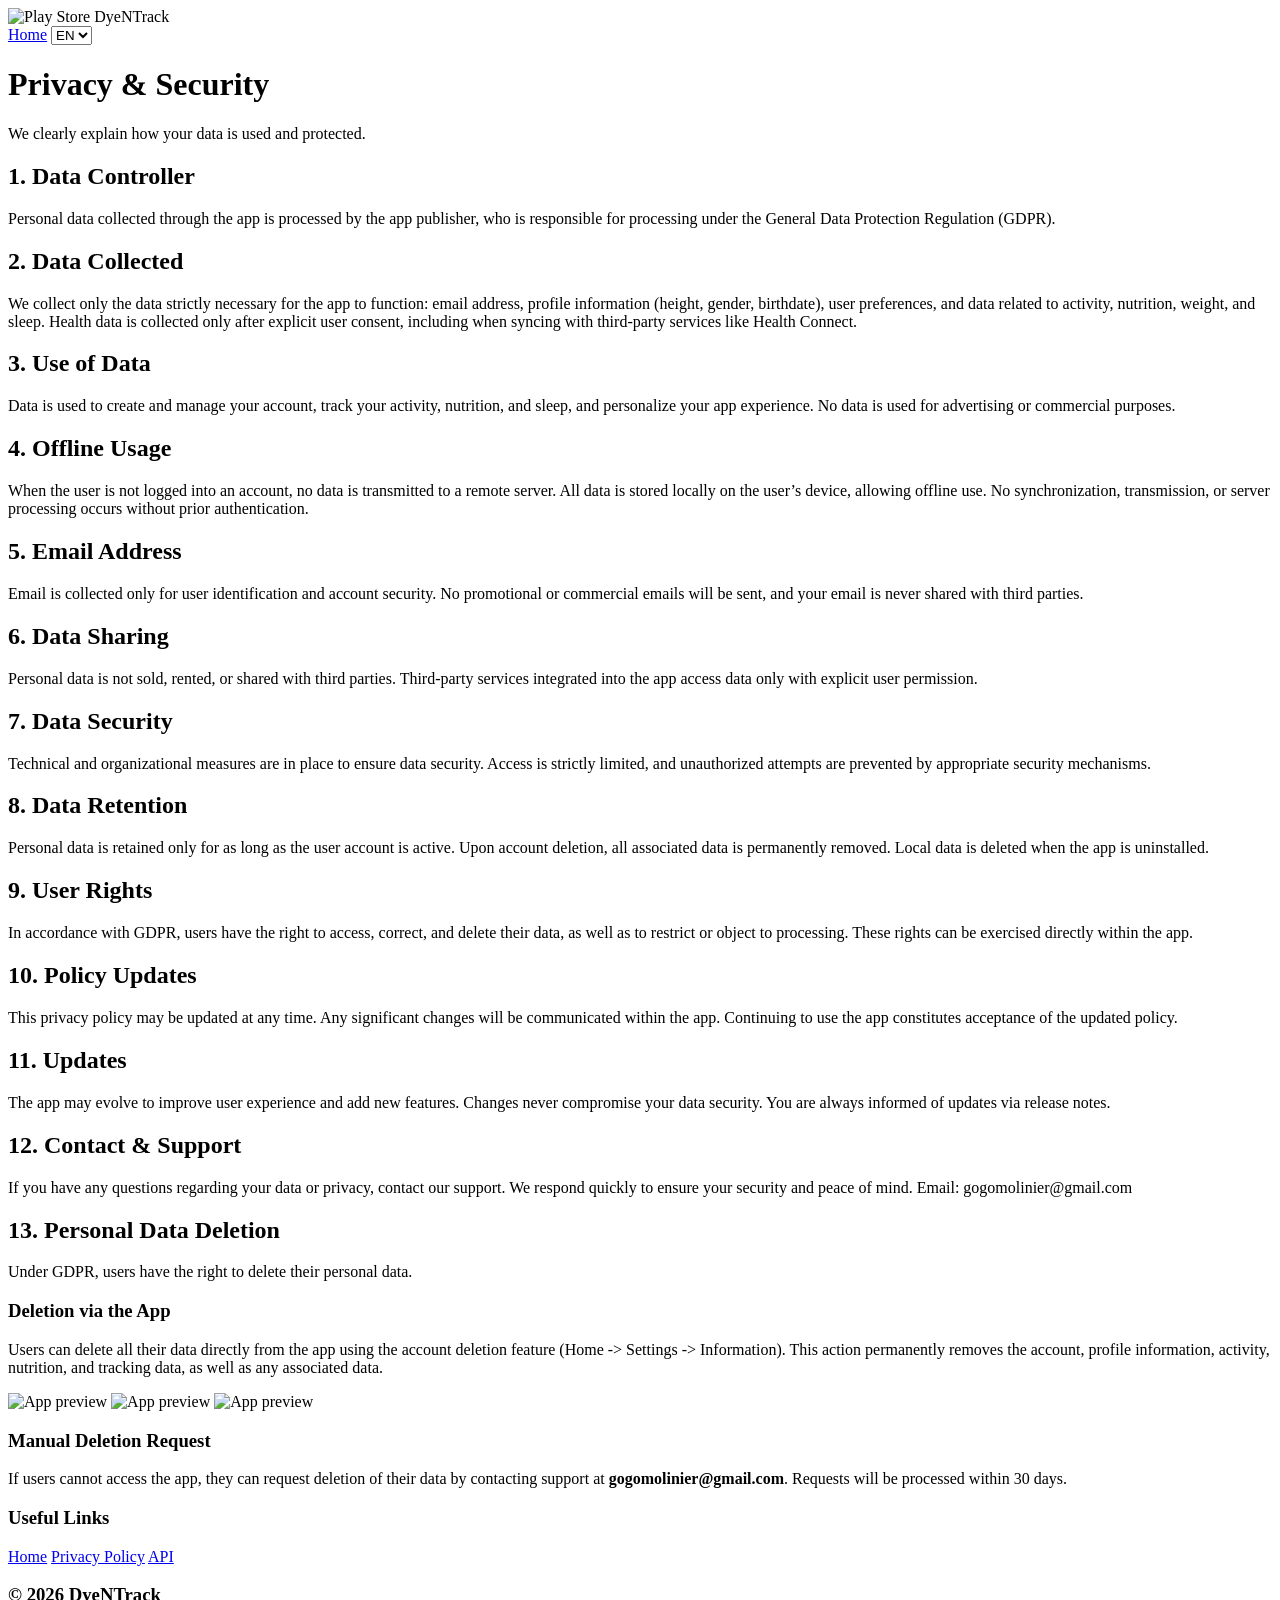
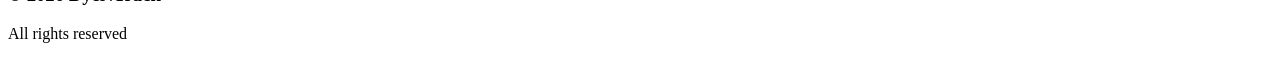
==== src/main/resources/static/privacy.html @ fe6ee20c "Add i18n support and language switcher Add client-side internationalization: introduce assets/i18n/f" ====
<!DOCTYPE html>
<html lang="en">
<head>
    <meta charset="UTF-8" />
    <meta name="viewport" content="width=device-width, initial-scale=1.0" />
    <title>DyeNTrack – Privacy</title>
    <script src="https://cdn.tailwindcss.com"></script>
    <link rel="icon" type="image/png" href="assets/favicon-32x32.png" />

</head>
<body class="bg-[#121212] text-[#E0E0E0]">

<!-- TOP NAVIGATION -->
<nav class="sticky top-0 z-50 bg-[#1E1E1E] flex justify-between items-center px-10 md:px-52 py-1 shadow-md">
    <div class="text-xl font-bold text-[#3BB266] flex items-center gap-2">
        <img src="assets/icon-playstore.png" alt="Play Store" class="w-10 h-10 rounded-lg" />
        DyeNTrack
    </div>
    <div class="hidden md:flex items-center space-x-6">
        <a href="index.html" data-i18n="nav.home">Home</a>
        <select id="languageSwitcher" class="bg-[#1E1E1E] text-white border border-[#3BB266] rounded px-2 py-1">
            <option value="en">EN</option>
            <option value="fr">FR</option>
        </select>
    </div>

</nav>

<!-- PAGE TITLE -->
<header class="px-6 md:px-80 py-10">
    <h1 class="text-3xl md:text-4xl font-bold text-[#3BB266] text-center" data-i18n="privacy.page_title">
        Privacy & Security
    </h1>
    <p class="text-[#9CA3AF] text-center mt-4" data-i18n="privacy.intro">
        We clearly explain how your data is used and protected.
    </p>
</header>

<!-- SECTIONS -->
<main class="px-6 md:px-80 space-y-16">

    <!-- Section 1 -->
    <section>
        <h2 class="text-xl font-semibold mb-4 text-white" data-i18n="privacy.sections.1.title">
            1. Data Controller
        </h2>
        <p class="text-[#9CA3AF]" data-i18n="privacy.sections.1.text">
            Personal data collected through the app is processed by the app publisher, who is responsible for processing under the General Data Protection Regulation (GDPR).
        </p>
    </section>

    <!-- Section 2 -->
    <section>
        <h2 class="text-xl font-semibold mb-4 text-white" data-i18n="privacy.sections.2.title">
            2. Data Collected
        </h2>
        <p class="text-[#9CA3AF]" data-i18n="privacy.sections.2.text">
            We collect only the data strictly necessary for the app to function: email address, profile information (height, gender, birthdate), user preferences, and data related to activity, nutrition, weight, and sleep. Health data is collected only after explicit user consent, including when syncing with third-party services like Health Connect.
        </p>
    </section>

    <!-- Section 3 -->
    <section>
        <h2 class="text-xl font-semibold mb-4 text-white" data-i18n="privacy.sections.3.title">
            3. Use of Data
        </h2>
        <p class="text-[#9CA3AF]" data-i18n="privacy.sections.3.text">
            Data is used to create and manage your account, track your activity, nutrition, and sleep, and personalize your app experience. No data is used for advertising or commercial purposes.
        </p>
    </section>

    <!-- Section 4 -->
    <section>
        <h2 class="text-xl font-semibold mb-4 text-white" data-i18n="privacy.sections.4.title">
            4. Offline Usage
        </h2>
        <p class="text-[#9CA3AF]" data-i18n="privacy.sections.4.text">
            When the user is not logged into an account, no data is transmitted to a remote server. All data is stored locally on the user’s device, allowing offline use. No synchronization, transmission, or server processing occurs without prior authentication.
        </p>
    </section>

    <!-- Section 5 -->
    <section>
        <h2 class="text-xl font-semibold mb-4 text-white" data-i18n="privacy.sections.5.title">
            5. Email Address
        </h2>
        <p class="text-[#9CA3AF]" data-i18n="privacy.sections.5.text">
            Email is collected only for user identification and account security. No promotional or commercial emails will be sent, and your email is never shared with third parties.
        </p>
    </section>

    <!-- Section 6 -->
    <section>
        <h2 class="text-xl font-semibold mb-4 text-white" data-i18n="privacy.sections.6.title">
            6. Data Sharing
        </h2>
        <p class="text-[#9CA3AF]" data-i18n="privacy.sections.6.text">
            Personal data is not sold, rented, or shared with third parties. Third-party services integrated into the app access data only with explicit user permission.
        </p>
    </section>

    <!-- Section 7 -->
    <section>
        <h2 class="text-xl font-semibold mb-4 text-white" data-i18n="privacy.sections.7.title">
            7. Data Security
        </h2>
        <p class="text-[#9CA3AF]" data-i18n="privacy.sections.7.text">
            Technical and organizational measures are in place to ensure data security. Access is strictly limited, and unauthorized attempts are prevented by appropriate security mechanisms.
        </p>
    </section>

    <!-- Section 8 -->
    <section>
        <h2 class="text-xl font-semibold mb-4 text-white" data-i18n="privacy.sections.8.title">
            8. Data Retention
        </h2>
        <p class="text-[#9CA3AF]" data-i18n="privacy.sections.8.text">
            Personal data is retained only for as long as the user account is active. Upon account deletion, all associated data is permanently removed. Local data is deleted when the app is uninstalled.
        </p>
    </section>

    <!-- Section 9 -->
    <section>
        <h2 class="text-xl font-semibold mb-4 text-white" data-i18n="privacy.sections.9.title">
            9. User Rights
        </h2>
        <p class="text-[#9CA3AF]" data-i18n="privacy.sections.9.text">
            In accordance with GDPR, users have the right to access, correct, and delete their data, as well as to restrict or object to processing. These rights can be exercised directly within the app.
        </p>
    </section>

    <!-- Section 10 -->
    <section>
        <h2 class="text-xl font-semibold mb-4 text-white" data-i18n="privacy.sections.10.title">
            10. Policy Updates
        </h2>
        <p class="text-[#9CA3AF]" data-i18n="privacy.sections.10.text">
            This privacy policy may be updated at any time. Any significant changes will be communicated within the app. Continuing to use the app constitutes acceptance of the updated policy.
        </p>
    </section>

    <!-- Section 11 -->
    <section>
        <h2 class="text-xl font-semibold mb-4 text-white" data-i18n="privacy.sections.11.title">
            11. Updates
        </h2>
        <p class="text-[#9CA3AF]" data-i18n="privacy.sections.11.text">
            The app may evolve to improve user experience and add new features. Changes never compromise your data security. You are always informed of updates via release notes.
        </p>
    </section>

    <!-- Section 12 -->
    <section>
        <h2 class="text-xl font-semibold mb-4 text-white" data-i18n="privacy.sections.12.title">
            12. Contact & Support
        </h2>
        <p class="text-[#9CA3AF]" data-i18n="privacy.sections.12.text">
            If you have any questions regarding your data or privacy, contact our support. We respond quickly to ensure your security and peace of mind. Email: gogomolinier@gmail.com
        </p>
    </section>

    <!-- Section 13 -->
    <section class="pb-24">
        <h2 class="text-xl font-semibold mb-4 text-white" data-i18n="privacy.sections.13.title">
            13. Personal Data Deletion
        </h2>
        <p class="text-[#9CA3AF]" data-i18n="privacy.sections.13.text">
            Under GDPR, users have the right to delete their personal data.
        </p>
        <h3 class="text-lg font-semibold mt-4 mb-2 text-white" data-i18n="privacy.sections.13.app_delete_title">
            Deletion via the App
        </h3>
        <p class="text-[#9CA3AF]" data-i18n="privacy.sections.13.app_delete_text">
            Users can delete all their data directly from the app using the account deletion feature (Home -> Settings -> Information). This action permanently removes the account, profile information, activity, nutrition, and tracking data, as well as any associated data.
        </p>
        <div class="flex flex-wrap justify-center gap-4">
            <img src="assets/delete1.png" alt="App preview" class="w-28 md:w-36 rounded-lg shadow-md" />
            <img src="assets/delete2.png" alt="App preview" class="w-28 md:w-36 rounded-lg shadow-md" />
            <img src="assets/delete3.png" alt="App preview" class="w-28 md:w-36 rounded-lg shadow-md" />
        </div>
        <h3 class="text-lg font-semibold mt-4 mb-2 text-white" data-i18n="privacy.sections.13.manual_delete_title">
            Manual Deletion Request
        </h3>
        <p class="text-[#9CA3AF]" data-i18n="privacy.sections.13.manual_delete_text">
            If users cannot access the app, they can request deletion of their data by contacting support at <strong>gogomolinier@gmail.com</strong>. Requests will be processed within 30 days.
        </p>
    </section>

</main>

<!-- FOOTER -->
<footer class="bg-[#1E1E1E] text-[#9CA3AF] py-10">
    <div class="max-w-6xl mx-auto px-6 grid grid-cols-1 md:grid-cols-3 gap-6 text-center md:text-left">
        <div class="flex flex-col items-center md:items-start">
            <h3 class="font-semibold mb-2" data-i18n="footer.links">Useful Links</h3>
            <a href="index.html" class="hover:text-[#3BB266] mb-1" data-i18n="footer.home">Home</a>
            <a href="privacy.html" class="hover:text-[#3BB266] mb-1" data-i18n="footer.privacy">Privacy Policy</a>
            <a href="swagger-ui/index.html" class="hover:text-[#3BB266] mb-1" data-i18n="footer.api">API</a>
        </div>
    </div>
    <div class="flex flex-col items-center md:items-center">
        <h3 class="font-semibold mb-2">© 2026 DyeNTrack</h3>
        <p class="text-sm" data-i18n="footer.all_rights">All rights reserved</p>
    </div>
</footer>

<script src="assets/js/lang.js"></script>
</body>
</html>
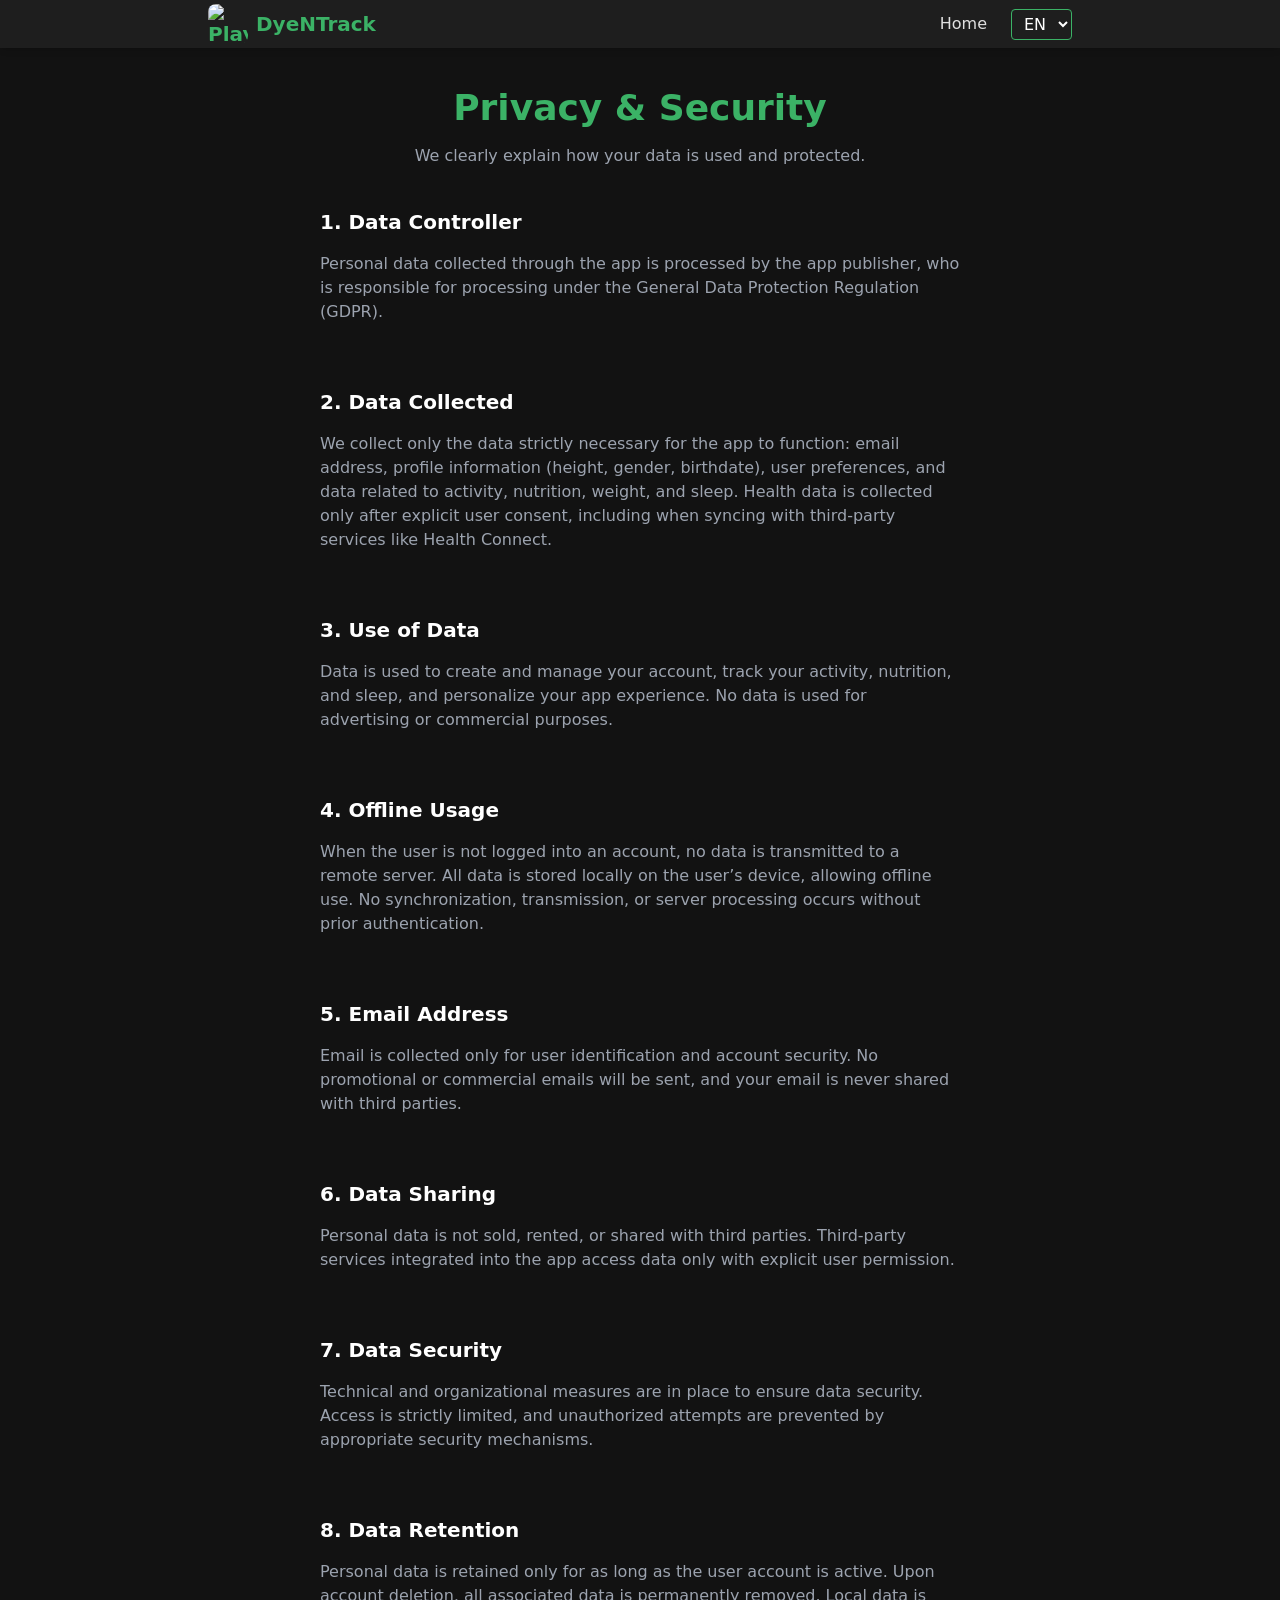
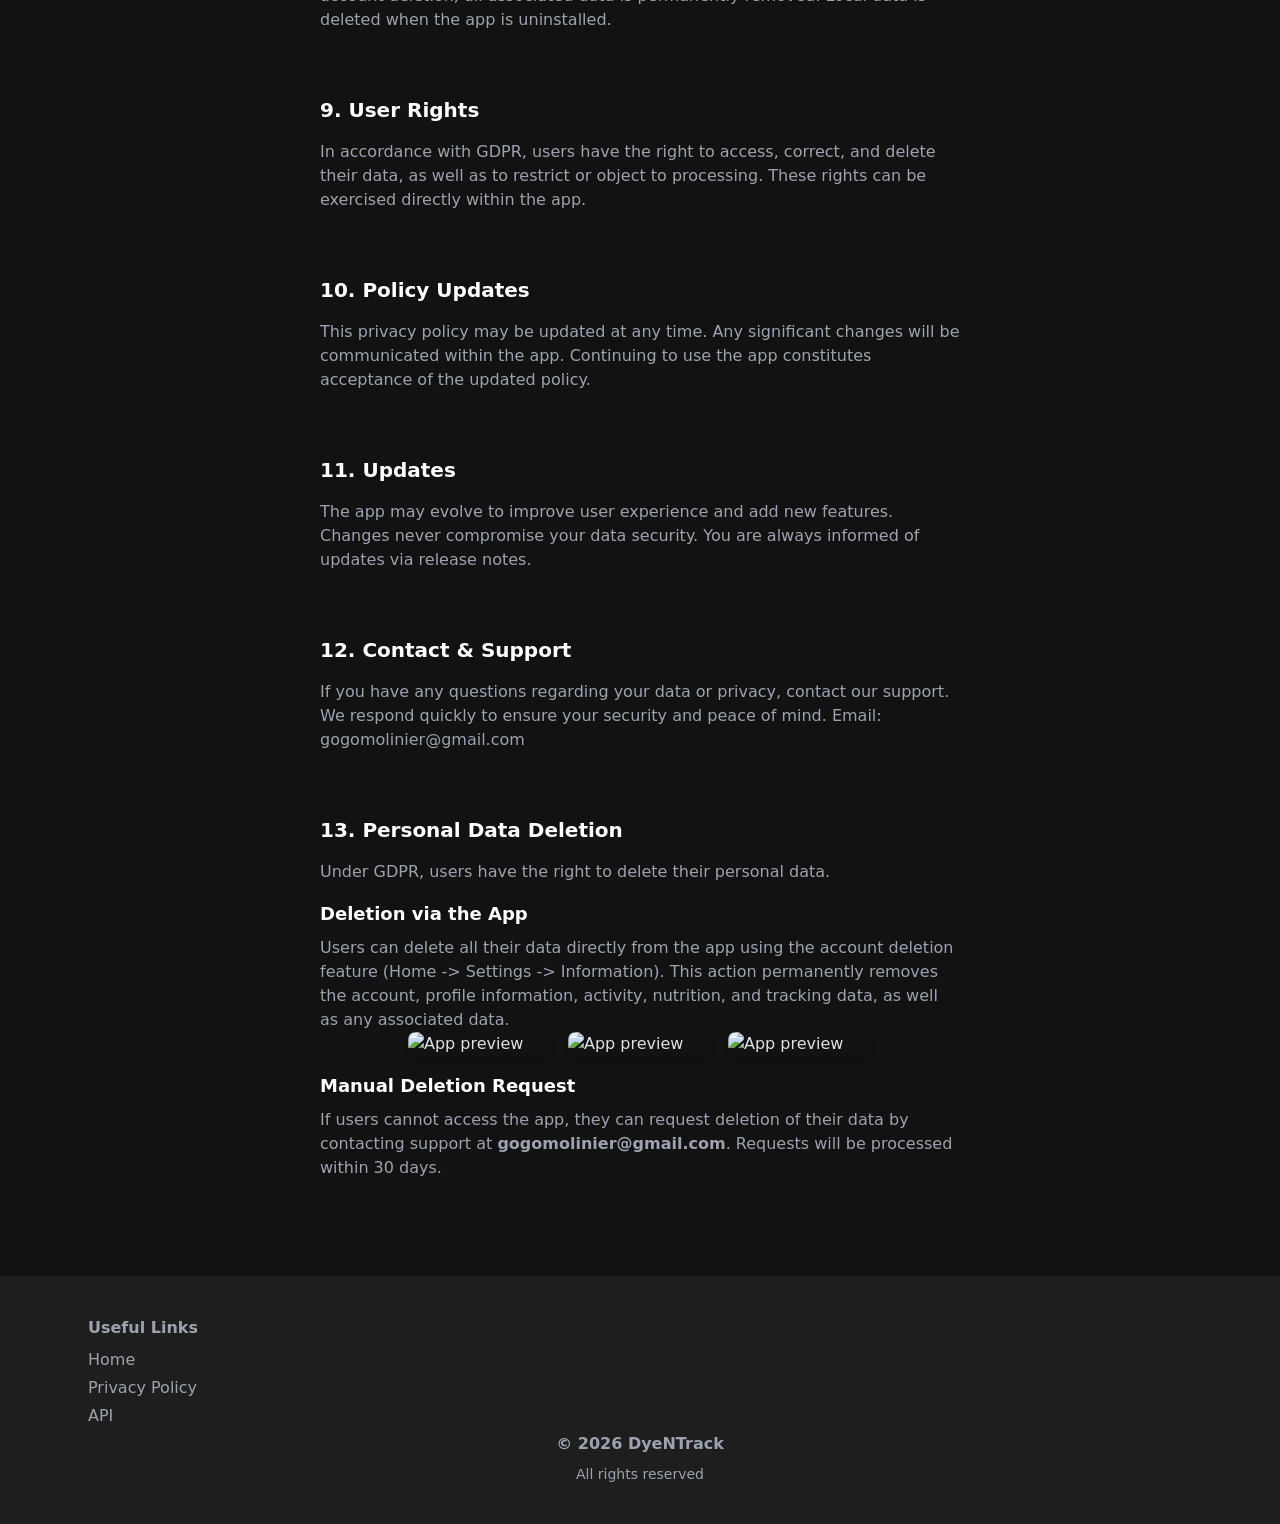
==== commit 6c64e928: "Add compiled Tailwind CSS and update static pages Add a generated Tailwind stylesheet and a static ." ====
--- a/src/main/resources/static/privacy.html
+++ b/src/main/resources/static/privacy.html
@@ -1,209 +1,339 @@
-<!DOCTYPE html>
+<!doctype html>
 <html lang="en">
-<head>
+  <head>
     <meta charset="UTF-8" />
     <meta name="viewport" content="width=device-width, initial-scale=1.0" />
     <title>DyeNTrack – Privacy</title>
-    <script src="https://cdn.tailwindcss.com"></script>
+    <link rel="stylesheet" href="assets/css/styles.css" />
     <link rel="icon" type="image/png" href="assets/favicon-32x32.png" />
-
-</head>
-<body class="bg-[#121212] text-[#E0E0E0]">
-
-<!-- TOP NAVIGATION -->
-<nav class="sticky top-0 z-50 bg-[#1E1E1E] flex justify-between items-center px-10 md:px-52 py-1 shadow-md">
-    <div class="text-xl font-bold text-[#3BB266] flex items-center gap-2">
-        <img src="assets/icon-playstore.png" alt="Play Store" class="w-10 h-10 rounded-lg" />
+  </head>
+  <body class="bg-[#121212] text-[#E0E0E0]">
+    <!-- TOP NAVIGATION -->
+    <nav
+      class="sticky top-0 z-50 bg-[#1E1E1E] flex justify-between items-center px-10 md:px-52 py-1 shadow-md"
+    >
+      <div class="text-xl font-bold text-[#3BB266] flex items-center gap-2">
+        <img
+          src="assets/icon-playstore.png"
+          alt="Play Store"
+          class="w-10 h-10 rounded-lg"
+        />
         DyeNTrack
-    </div>
-    <div class="hidden md:flex items-center space-x-6">
-        <a href="index.html" data-i18n="nav.home">Home</a>
-        <select id="languageSwitcher" class="bg-[#1E1E1E] text-white border border-[#3BB266] rounded px-2 py-1">
-            <option value="en">EN</option>
-            <option value="fr">FR</option>
+      </div>
+      <div class="flex md:flex md:items-center md:space-x-6">
+        <a href="index.html" class="hidden md:inline" data-i18n="nav.home"
+          >Home</a
+        >
+        <select
+          id="languageSwitcher"
+          class="bg-[#1E1E1E] text-white border border-[#3BB266] rounded px-2 py-1"
+        >
+          <option value="en">EN</option>
+          <option value="fr">FR</option>
         </select>
-    </div>
-
-</nav>
-
-<!-- PAGE TITLE -->
-<header class="px-6 md:px-80 py-10">
-    <h1 class="text-3xl md:text-4xl font-bold text-[#3BB266] text-center" data-i18n="privacy.page_title">
+      </div>
+    </nav>
+
+    <!-- PAGE TITLE -->
+    <header class="px-6 md:px-80 py-10">
+      <h1
+        class="text-3xl md:text-4xl font-bold text-[#3BB266] text-center"
+        data-i18n="privacy.page_title"
+      >
         Privacy & Security
-    </h1>
-    <p class="text-[#9CA3AF] text-center mt-4" data-i18n="privacy.intro">
+      </h1>
+      <p class="text-[#9CA3AF] text-center mt-4" data-i18n="privacy.intro">
         We clearly explain how your data is used and protected.
-    </p>
-</header>
-
-<!-- SECTIONS -->
-<main class="px-6 md:px-80 space-y-16">
-
-    <!-- Section 1 -->
-    <section>
-        <h2 class="text-xl font-semibold mb-4 text-white" data-i18n="privacy.sections.1.title">
-            1. Data Controller
+      </p>
+    </header>
+
+    <!-- SECTIONS -->
+    <main class="px-6 md:px-80 space-y-16">
+      <!-- Section 1 -->
+      <section>
+        <h2
+          class="text-xl font-semibold mb-4 text-white"
+          data-i18n="privacy.sections.1.title"
+        >
+          1. Data Controller
         </h2>
         <p class="text-[#9CA3AF]" data-i18n="privacy.sections.1.text">
-            Personal data collected through the app is processed by the app publisher, who is responsible for processing under the General Data Protection Regulation (GDPR).
-        </p>
-    </section>
-
-    <!-- Section 2 -->
-    <section>
-        <h2 class="text-xl font-semibold mb-4 text-white" data-i18n="privacy.sections.2.title">
-            2. Data Collected
+          Personal data collected through the app is processed by the app
+          publisher, who is responsible for processing under the General Data
+          Protection Regulation (GDPR).
+        </p>
+      </section>
+
+      <!-- Section 2 -->
+      <section>
+        <h2
+          class="text-xl font-semibold mb-4 text-white"
+          data-i18n="privacy.sections.2.title"
+        >
+          2. Data Collected
         </h2>
         <p class="text-[#9CA3AF]" data-i18n="privacy.sections.2.text">
-            We collect only the data strictly necessary for the app to function: email address, profile information (height, gender, birthdate), user preferences, and data related to activity, nutrition, weight, and sleep. Health data is collected only after explicit user consent, including when syncing with third-party services like Health Connect.
-        </p>
-    </section>
-
-    <!-- Section 3 -->
-    <section>
-        <h2 class="text-xl font-semibold mb-4 text-white" data-i18n="privacy.sections.3.title">
-            3. Use of Data
+          We collect only the data strictly necessary for the app to function:
+          email address, profile information (height, gender, birthdate), user
+          preferences, and data related to activity, nutrition, weight, and
+          sleep. Health data is collected only after explicit user consent,
+          including when syncing with third-party services like Health Connect.
+        </p>
+      </section>
+
+      <!-- Section 3 -->
+      <section>
+        <h2
+          class="text-xl font-semibold mb-4 text-white"
+          data-i18n="privacy.sections.3.title"
+        >
+          3. Use of Data
         </h2>
         <p class="text-[#9CA3AF]" data-i18n="privacy.sections.3.text">
-            Data is used to create and manage your account, track your activity, nutrition, and sleep, and personalize your app experience. No data is used for advertising or commercial purposes.
-        </p>
-    </section>
-
-    <!-- Section 4 -->
-    <section>
-        <h2 class="text-xl font-semibold mb-4 text-white" data-i18n="privacy.sections.4.title">
-            4. Offline Usage
+          Data is used to create and manage your account, track your activity,
+          nutrition, and sleep, and personalize your app experience. No data is
+          used for advertising or commercial purposes.
+        </p>
+      </section>
+
+      <!-- Section 4 -->
+      <section>
+        <h2
+          class="text-xl font-semibold mb-4 text-white"
+          data-i18n="privacy.sections.4.title"
+        >
+          4. Offline Usage
         </h2>
         <p class="text-[#9CA3AF]" data-i18n="privacy.sections.4.text">
-            When the user is not logged into an account, no data is transmitted to a remote server. All data is stored locally on the user’s device, allowing offline use. No synchronization, transmission, or server processing occurs without prior authentication.
-        </p>
-    </section>
-
-    <!-- Section 5 -->
-    <section>
-        <h2 class="text-xl font-semibold mb-4 text-white" data-i18n="privacy.sections.5.title">
-            5. Email Address
+          When the user is not logged into an account, no data is transmitted to
+          a remote server. All data is stored locally on the user’s device,
+          allowing offline use. No synchronization, transmission, or server
+          processing occurs without prior authentication.
+        </p>
+      </section>
+
+      <!-- Section 5 -->
+      <section>
+        <h2
+          class="text-xl font-semibold mb-4 text-white"
+          data-i18n="privacy.sections.5.title"
+        >
+          5. Email Address
         </h2>
         <p class="text-[#9CA3AF]" data-i18n="privacy.sections.5.text">
-            Email is collected only for user identification and account security. No promotional or commercial emails will be sent, and your email is never shared with third parties.
-        </p>
-    </section>
-
-    <!-- Section 6 -->
-    <section>
-        <h2 class="text-xl font-semibold mb-4 text-white" data-i18n="privacy.sections.6.title">
-            6. Data Sharing
+          Email is collected only for user identification and account security.
+          No promotional or commercial emails will be sent, and your email is
+          never shared with third parties.
+        </p>
+      </section>
+
+      <!-- Section 6 -->
+      <section>
+        <h2
+          class="text-xl font-semibold mb-4 text-white"
+          data-i18n="privacy.sections.6.title"
+        >
+          6. Data Sharing
         </h2>
         <p class="text-[#9CA3AF]" data-i18n="privacy.sections.6.text">
-            Personal data is not sold, rented, or shared with third parties. Third-party services integrated into the app access data only with explicit user permission.
-        </p>
-    </section>
-
-    <!-- Section 7 -->
-    <section>
-        <h2 class="text-xl font-semibold mb-4 text-white" data-i18n="privacy.sections.7.title">
-            7. Data Security
+          Personal data is not sold, rented, or shared with third parties.
+          Third-party services integrated into the app access data only with
+          explicit user permission.
+        </p>
+      </section>
+
+      <!-- Section 7 -->
+      <section>
+        <h2
+          class="text-xl font-semibold mb-4 text-white"
+          data-i18n="privacy.sections.7.title"
+        >
+          7. Data Security
         </h2>
         <p class="text-[#9CA3AF]" data-i18n="privacy.sections.7.text">
-            Technical and organizational measures are in place to ensure data security. Access is strictly limited, and unauthorized attempts are prevented by appropriate security mechanisms.
-        </p>
-    </section>
-
-    <!-- Section 8 -->
-    <section>
-        <h2 class="text-xl font-semibold mb-4 text-white" data-i18n="privacy.sections.8.title">
-            8. Data Retention
+          Technical and organizational measures are in place to ensure data
+          security. Access is strictly limited, and unauthorized attempts are
+          prevented by appropriate security mechanisms.
+        </p>
+      </section>
+
+      <!-- Section 8 -->
+      <section>
+        <h2
+          class="text-xl font-semibold mb-4 text-white"
+          data-i18n="privacy.sections.8.title"
+        >
+          8. Data Retention
         </h2>
         <p class="text-[#9CA3AF]" data-i18n="privacy.sections.8.text">
-            Personal data is retained only for as long as the user account is active. Upon account deletion, all associated data is permanently removed. Local data is deleted when the app is uninstalled.
-        </p>
-    </section>
-
-    <!-- Section 9 -->
-    <section>
-        <h2 class="text-xl font-semibold mb-4 text-white" data-i18n="privacy.sections.9.title">
-            9. User Rights
+          Personal data is retained only for as long as the user account is
+          active. Upon account deletion, all associated data is permanently
+          removed. Local data is deleted when the app is uninstalled.
+        </p>
+      </section>
+
+      <!-- Section 9 -->
+      <section>
+        <h2
+          class="text-xl font-semibold mb-4 text-white"
+          data-i18n="privacy.sections.9.title"
+        >
+          9. User Rights
         </h2>
         <p class="text-[#9CA3AF]" data-i18n="privacy.sections.9.text">
-            In accordance with GDPR, users have the right to access, correct, and delete their data, as well as to restrict or object to processing. These rights can be exercised directly within the app.
-        </p>
-    </section>
-
-    <!-- Section 10 -->
-    <section>
-        <h2 class="text-xl font-semibold mb-4 text-white" data-i18n="privacy.sections.10.title">
-            10. Policy Updates
+          In accordance with GDPR, users have the right to access, correct, and
+          delete their data, as well as to restrict or object to processing.
+          These rights can be exercised directly within the app.
+        </p>
+      </section>
+
+      <!-- Section 10 -->
+      <section>
+        <h2
+          class="text-xl font-semibold mb-4 text-white"
+          data-i18n="privacy.sections.10.title"
+        >
+          10. Policy Updates
         </h2>
         <p class="text-[#9CA3AF]" data-i18n="privacy.sections.10.text">
-            This privacy policy may be updated at any time. Any significant changes will be communicated within the app. Continuing to use the app constitutes acceptance of the updated policy.
-        </p>
-    </section>
-
-    <!-- Section 11 -->
-    <section>
-        <h2 class="text-xl font-semibold mb-4 text-white" data-i18n="privacy.sections.11.title">
-            11. Updates
+          This privacy policy may be updated at any time. Any significant
+          changes will be communicated within the app. Continuing to use the app
+          constitutes acceptance of the updated policy.
+        </p>
+      </section>
+
+      <!-- Section 11 -->
+      <section>
+        <h2
+          class="text-xl font-semibold mb-4 text-white"
+          data-i18n="privacy.sections.11.title"
+        >
+          11. Updates
         </h2>
         <p class="text-[#9CA3AF]" data-i18n="privacy.sections.11.text">
-            The app may evolve to improve user experience and add new features. Changes never compromise your data security. You are always informed of updates via release notes.
-        </p>
-    </section>
-
-    <!-- Section 12 -->
-    <section>
-        <h2 class="text-xl font-semibold mb-4 text-white" data-i18n="privacy.sections.12.title">
-            12. Contact & Support
+          The app may evolve to improve user experience and add new features.
+          Changes never compromise your data security. You are always informed
+          of updates via release notes.
+        </p>
+      </section>
+
+      <!-- Section 12 -->
+      <section>
+        <h2
+          class="text-xl font-semibold mb-4 text-white"
+          data-i18n="privacy.sections.12.title"
+        >
+          12. Contact & Support
         </h2>
         <p class="text-[#9CA3AF]" data-i18n="privacy.sections.12.text">
-            If you have any questions regarding your data or privacy, contact our support. We respond quickly to ensure your security and peace of mind. Email: gogomolinier@gmail.com
-        </p>
-    </section>
-
-    <!-- Section 13 -->
-    <section class="pb-24">
-        <h2 class="text-xl font-semibold mb-4 text-white" data-i18n="privacy.sections.13.title">
-            13. Personal Data Deletion
+          If you have any questions regarding your data or privacy, contact our
+          support. We respond quickly to ensure your security and peace of mind.
+          Email: gogomolinier@gmail.com
+        </p>
+      </section>
+
+      <!-- Section 13 -->
+      <section class="pb-24">
+        <h2
+          class="text-xl font-semibold mb-4 text-white"
+          data-i18n="privacy.sections.13.title"
+        >
+          13. Personal Data Deletion
         </h2>
         <p class="text-[#9CA3AF]" data-i18n="privacy.sections.13.text">
-            Under GDPR, users have the right to delete their personal data.
-        </p>
-        <h3 class="text-lg font-semibold mt-4 mb-2 text-white" data-i18n="privacy.sections.13.app_delete_title">
-            Deletion via the App
+          Under GDPR, users have the right to delete their personal data.
+        </p>
+        <h3
+          class="text-lg font-semibold mt-4 mb-2 text-white"
+          data-i18n="privacy.sections.13.app_delete_title"
+        >
+          Deletion via the App
         </h3>
-        <p class="text-[#9CA3AF]" data-i18n="privacy.sections.13.app_delete_text">
-            Users can delete all their data directly from the app using the account deletion feature (Home -> Settings -> Information). This action permanently removes the account, profile information, activity, nutrition, and tracking data, as well as any associated data.
+        <p
+          class="text-[#9CA3AF]"
+          data-i18n="privacy.sections.13.app_delete_text"
+        >
+          Users can delete all their data directly from the app using the
+          account deletion feature (Home -> Settings -> Information). This
+          action permanently removes the account, profile information, activity,
+          nutrition, and tracking data, as well as any associated data.
         </p>
         <div class="flex flex-wrap justify-center gap-4">
-            <img src="assets/delete1.png" alt="App preview" class="w-28 md:w-36 rounded-lg shadow-md" />
-            <img src="assets/delete2.png" alt="App preview" class="w-28 md:w-36 rounded-lg shadow-md" />
-            <img src="assets/delete3.png" alt="App preview" class="w-28 md:w-36 rounded-lg shadow-md" />
+          <img
+            src="assets/delete1.png"
+            alt="App preview"
+            class="w-28 md:w-36 rounded-lg shadow-md"
+          />
+          <img
+            src="assets/delete2.png"
+            alt="App preview"
+            class="w-28 md:w-36 rounded-lg shadow-md"
+          />
+          <img
+            src="assets/delete3.png"
+            alt="App preview"
+            class="w-28 md:w-36 rounded-lg shadow-md"
+          />
         </div>
-        <h3 class="text-lg font-semibold mt-4 mb-2 text-white" data-i18n="privacy.sections.13.manual_delete_title">
-            Manual Deletion Request
+        <h3
+          class="text-lg font-semibold mt-4 mb-2 text-white"
+          data-i18n="privacy.sections.13.manual_delete_title"
+        >
+          Manual Deletion Request
         </h3>
-        <p class="text-[#9CA3AF]" data-i18n="privacy.sections.13.manual_delete_text">
-            If users cannot access the app, they can request deletion of their data by contacting support at <strong>gogomolinier@gmail.com</strong>. Requests will be processed within 30 days.
-        </p>
-    </section>
-
-</main>
-
-<!-- FOOTER -->
-<footer class="bg-[#1E1E1E] text-[#9CA3AF] py-10">
-    <div class="max-w-6xl mx-auto px-6 grid grid-cols-1 md:grid-cols-3 gap-6 text-center md:text-left">
-        <div class="flex flex-col items-center md:items-start">
-            <h3 class="font-semibold mb-2" data-i18n="footer.links">Useful Links</h3>
-            <a href="index.html" class="hover:text-[#3BB266] mb-1" data-i18n="footer.home">Home</a>
-            <a href="privacy.html" class="hover:text-[#3BB266] mb-1" data-i18n="footer.privacy">Privacy Policy</a>
-            <a href="swagger-ui/index.html" class="hover:text-[#3BB266] mb-1" data-i18n="footer.api">API</a>
+        <p
+          class="text-[#9CA3AF]"
+          data-i18n="privacy.sections.13.manual_delete_text"
+        >
+          If users cannot access the app, they can request deletion of their
+          data by contacting support at <strong>gogomolinier@gmail.com</strong>.
+          Requests will be processed within 30 days.
+        </p>
+      </section>
+    </main>
+
+    <!-- FOOTER -->
+    <footer class="bg-[#1E1E1E] text-[#9CA3AF] py-10">
+      <div
+        class="max-w-6xl mx-auto px-6 grid grid-cols-1 md:grid-cols-3 gap-6 text-center md:text-left"
+      >
+        <div class="linkFooter flex flex-col items-center md:items-start">
+          <h3 class="font-semibold mb-2" data-i18n="footer.links">
+            Useful Links
+          </h3>
+          <a
+            href="index.html"
+            class="hover:text-[#3BB266] mb-1"
+            data-i18n="footer.home"
+            >Home</a
+          >
+          <a
+            href="privacy.html"
+            class="hover:text-[#3BB266] mb-1"
+            data-i18n="footer.privacy"
+            >Privacy Policy</a
+          >
+          <a
+            href="swagger-ui/index.html"
+            class="hover:text-[#3BB266] mb-1"
+            data-i18n="footer.api"
+            >API</a
+          >
         </div>
-    </div>
-    <div class="flex flex-col items-center md:items-center">
+      </div>
+      <div class="flex flex-col items-center md:items-center">
         <h3 class="font-semibold mb-2">© 2026 DyeNTrack</h3>
         <p class="text-sm" data-i18n="footer.all_rights">All rights reserved</p>
-    </div>
-</footer>
-
-<script src="assets/js/lang.js"></script>
-</body>
+      </div>
+    </footer>
+    <script src="assets/js/lang.js"></script>
+    <script>
+      const fromApp = urlParams.get("fromApp");
+
+      if (fromApp === "yes") {
+        document.querySelector(".linkFooter").style.display = "none";
+        document.querySelector("nav").style.display = "none";
+      }
+    </script>
+  </body>
 </html>
--- a/src/main/resources/static/assets/css/styles.css
+++ b/src/main/resources/static/assets/css/styles.css
@@ -0,0 +1,2192 @@
+*,
+:after,
+:before {
+  --tw-border-spacing-x: 0;
+  --tw-border-spacing-y: 0;
+  --tw-translate-x: 0;
+  --tw-translate-y: 0;
+  --tw-rotate: 0;
+  --tw-skew-x: 0;
+  --tw-skew-y: 0;
+  --tw-scale-x: 1;
+  --tw-scale-y: 1;
+  --tw-pan-x: ;
+  --tw-pan-y: ;
+  --tw-pinch-zoom: ;
+  --tw-scroll-snap-strictness: proximity;
+  --tw-gradient-from-position: ;
+  --tw-gradient-via-position: ;
+  --tw-gradient-to-position: ;
+  --tw-ordinal: ;
+  --tw-slashed-zero: ;
+  --tw-numeric-figure: ;
+  --tw-numeric-spacing: ;
+  --tw-numeric-fraction: ;
+  --tw-ring-inset: ;
+  --tw-ring-offset-width: 0px;
+  --tw-ring-offset-color: #fff;
+  --tw-ring-color: rgba(59, 130, 246, 0.5);
+  --tw-ring-offset-shadow: 0 0 #0000;
+  --tw-ring-shadow: 0 0 #0000;
+  --tw-shadow: 0 0 #0000;
+  --tw-shadow-colored: 0 0 #0000;
+  --tw-blur: ;
+  --tw-brightness: ;
+  --tw-contrast: ;
+  --tw-grayscale: ;
+  --tw-hue-rotate: ;
+  --tw-invert: ;
+  --tw-saturate: ;
+  --tw-sepia: ;
+  --tw-drop-shadow: ;
+  --tw-backdrop-blur: ;
+  --tw-backdrop-brightness: ;
+  --tw-backdrop-contrast: ;
+  --tw-backdrop-grayscale: ;
+  --tw-backdrop-hue-rotate: ;
+  --tw-backdrop-invert: ;
+  --tw-backdrop-opacity: ;
+  --tw-backdrop-saturate: ;
+  --tw-backdrop-sepia: ;
+  --tw-contain-size: ;
+  --tw-contain-layout: ;
+  --tw-contain-paint: ;
+  --tw-contain-style: ;
+}
+::backdrop {
+  --tw-border-spacing-x: 0;
+  --tw-border-spacing-y: 0;
+  --tw-translate-x: 0;
+  --tw-translate-y: 0;
+  --tw-rotate: 0;
+  --tw-skew-x: 0;
+  --tw-skew-y: 0;
+  --tw-scale-x: 1;
+  --tw-scale-y: 1;
+  --tw-pan-x: ;
+  --tw-pan-y: ;
+  --tw-pinch-zoom: ;
+  --tw-scroll-snap-strictness: proximity;
+  --tw-gradient-from-position: ;
+  --tw-gradient-via-position: ;
+  --tw-gradient-to-position: ;
+  --tw-ordinal: ;
+  --tw-slashed-zero: ;
+  --tw-numeric-figure: ;
+  --tw-numeric-spacing: ;
+  --tw-numeric-fraction: ;
+  --tw-ring-inset: ;
+  --tw-ring-offset-width: 0px;
+  --tw-ring-offset-color: #fff;
+  --tw-ring-color: rgba(59, 130, 246, 0.5);
+  --tw-ring-offset-shadow: 0 0 #0000;
+  --tw-ring-shadow: 0 0 #0000;
+  --tw-shadow: 0 0 #0000;
+  --tw-shadow-colored: 0 0 #0000;
+  --tw-blur: ;
+  --tw-brightness: ;
+  --tw-contrast: ;
+  --tw-grayscale: ;
+  --tw-hue-rotate: ;
+  --tw-invert: ;
+  --tw-saturate: ;
+  --tw-sepia: ;
+  --tw-drop-shadow: ;
+  --tw-backdrop-blur: ;
+  --tw-backdrop-brightness: ;
+  --tw-backdrop-contrast: ;
+  --tw-backdrop-grayscale: ;
+  --tw-backdrop-hue-rotate: ;
+  --tw-backdrop-invert: ;
+  --tw-backdrop-opacity: ;
+  --tw-backdrop-saturate: ;
+  --tw-backdrop-sepia: ;
+  --tw-contain-size: ;
+  --tw-contain-layout: ;
+  --tw-contain-paint: ;
+  --tw-contain-style: ;
+} /*! tailwindcss v3.4.19 | MIT License | https://tailwindcss.com*/
+*,
+:after,
+:before {
+  box-sizing: border-box;
+  border: 0 solid #e5e7eb;
+}
+:after,
+:before {
+  --tw-content: "";
+}
+:host,
+html {
+  line-height: 1.5;
+  -webkit-text-size-adjust: 100%;
+  -moz-tab-size: 4;
+  -o-tab-size: 4;
+  tab-size: 4;
+  font-family:
+    ui-sans-serif,
+    system-ui,
+    sans-serif,
+    Apple Color Emoji,
+    Segoe UI Emoji,
+    Segoe UI Symbol,
+    Noto Color Emoji;
+  font-feature-settings: normal;
+  font-variation-settings: normal;
+  -webkit-tap-highlight-color: transparent;
+}
+body {
+  margin: 0;
+  line-height: inherit;
+}
+hr {
+  height: 0;
+  color: inherit;
+  border-top-width: 1px;
+}
+abbr:where([title]) {
+  -webkit-text-decoration: underline dotted;
+  text-decoration: underline dotted;
+}
+h1,
+h2,
+h3,
+h4,
+h5,
+h6 {
+  font-size: inherit;
+  font-weight: inherit;
+}
+a {
+  color: inherit;
+  text-decoration: inherit;
+}
+b,
+strong {
+  font-weight: bolder;
+}
+code,
+kbd,
+pre,
+samp {
+  font-family:
+    ui-monospace,
+    SFMono-Regular,
+    Menlo,
+    Monaco,
+    Consolas,
+    Liberation Mono,
+    Courier New,
+    monospace;
+  font-feature-settings: normal;
+  font-variation-settings: normal;
+  font-size: 1em;
+}
+small {
+  font-size: 80%;
+}
+sub,
+sup {
+  font-size: 75%;
+  line-height: 0;
+  position: relative;
+  vertical-align: baseline;
+}
+sub {
+  bottom: -0.25em;
+}
+sup {
+  top: -0.5em;
+}
+table {
+  text-indent: 0;
+  border-color: inherit;
+  border-collapse: collapse;
+}
+button,
+input,
+optgroup,
+select,
+textarea {
+  font-family: inherit;
+  font-feature-settings: inherit;
+  font-variation-settings: inherit;
+  font-size: 100%;
+  font-weight: inherit;
+  line-height: inherit;
+  letter-spacing: inherit;
+  color: inherit;
+  margin: 0;
+  padding: 0;
+}
+button,
+select {
+  text-transform: none;
+}
+button,
+input:where([type="button"]),
+input:where([type="reset"]),
+input:where([type="submit"]) {
+  -webkit-appearance: button;
+  background-color: transparent;
+  background-image: none;
+}
+:-moz-focusring {
+  outline: auto;
+}
+:-moz-ui-invalid {
+  box-shadow: none;
+}
+progress {
+  vertical-align: baseline;
+}
+::-webkit-inner-spin-button,
+::-webkit-outer-spin-button {
+  height: auto;
+}
+[type="search"] {
+  -webkit-appearance: textfield;
+  outline-offset: -2px;
+}
+::-webkit-search-decoration {
+  -webkit-appearance: none;
+}
+::-webkit-file-upload-button {
+  -webkit-appearance: button;
+  font: inherit;
+}
+summary {
+  display: list-item;
+}
+blockquote,
+dd,
+dl,
+figure,
+h1,
+h2,
+h3,
+h4,
+h5,
+h6,
+hr,
+p,
+pre {
+  margin: 0;
+}
+fieldset {
+  margin: 0;
+}
+fieldset,
+legend {
+  padding: 0;
+}
+menu,
+ol,
+ul {
+  list-style: none;
+  margin: 0;
+  padding: 0;
+}
+dialog {
+  padding: 0;
+}
+textarea {
+  resize: vertical;
+}
+input::-moz-placeholder,
+textarea::-moz-placeholder {
+  opacity: 1;
+  color: #9ca3af;
+}
+input::placeholder,
+textarea::placeholder {
+  opacity: 1;
+  color: #9ca3af;
+}
+[role="button"],
+button {
+  cursor: pointer;
+}
+:disabled {
+  cursor: default;
+}
+audio,
+canvas,
+embed,
+iframe,
+img,
+object,
+svg,
+video {
+  display: block;
+  vertical-align: middle;
+}
+img,
+video {
+  max-width: 100%;
+  height: auto;
+}
+[hidden]:where(:not([hidden="until-found"])) {
+  display: none;
+}
+.container {
+  width: 100%;
+}
+@media (min-width: 640px) {
+  .container {
+    max-width: 640px;
+  }
+}
+@media (min-width: 768px) {
+  .container {
+    max-width: 768px;
+  }
+}
+@media (min-width: 1024px) {
+  .container {
+    max-width: 1024px;
+  }
+}
+@media (min-width: 1280px) {
+  .container {
+    max-width: 1280px;
+  }
+}
+@media (min-width: 1536px) {
+  .container {
+    max-width: 1536px;
+  }
+}
+.sr-only {
+  position: absolute;
+  width: 1px;
+  height: 1px;
+  padding: 0;
+  margin: -1px;
+  overflow: hidden;
+  clip: rect(0, 0, 0, 0);
+  white-space: nowrap;
+  border-width: 0;
+}
+.not-sr-only {
+  position: static;
+  width: auto;
+  height: auto;
+  padding: 0;
+  margin: 0;
+  overflow: visible;
+  clip: auto;
+  white-space: normal;
+}
+.pointer-events-none {
+  pointer-events: none;
+}
+.pointer-events-auto {
+  pointer-events: auto;
+}
+.visible {
+  visibility: visible;
+}
+.invisible {
+  visibility: hidden;
+}
+.collapse {
+  visibility: collapse;
+}
+.static {
+  position: static;
+}
+.fixed {
+  position: fixed;
+}
+.absolute {
+  position: absolute;
+}
+.relative {
+  position: relative;
+}
+.sticky {
+  position: sticky;
+}
+.-inset-1 {
+  inset: -0.25rem;
+}
+.end-1 {
+  inset-inline-end: 0.25rem;
+}
+.top-0 {
+  top: 0;
+}
+.isolate {
+  isolation: isolate;
+}
+.isolation-auto {
+  isolation: auto;
+}
+.z-50 {
+  z-index: 50;
+}
+.float-start {
+  float: inline-start;
+}
+.float-end {
+  float: inline-end;
+}
+.float-right {
+  float: right;
+}
+.float-left {
+  float: left;
+}
+.float-none {
+  float: none;
+}
+.clear-start {
+  clear: inline-start;
+}
+.clear-end {
+  clear: inline-end;
+}
+.clear-left {
+  clear: left;
+}
+.clear-right {
+  clear: right;
+}
+.clear-both {
+  clear: both;
+}
+.clear-none {
+  clear: none;
+}
+.mx-auto {
+  margin-left: auto;
+  margin-right: auto;
+}
+.mb-1 {
+  margin-bottom: 0.25rem;
+}
+.mb-12 {
+  margin-bottom: 3rem;
+}
+.mb-2 {
+  margin-bottom: 0.5rem;
+}
+.mb-4 {
+  margin-bottom: 1rem;
+}
+.mb-6 {
+  margin-bottom: 1.5rem;
+}
+.mt-2 {
+  margin-top: 0.5rem;
+}
+.mt-4 {
+  margin-top: 1rem;
+}
+.box-border {
+  box-sizing: border-box;
+}
+.box-content {
+  box-sizing: content-box;
+}
+.line-clamp-none {
+  overflow: visible;
+  display: block;
+  -webkit-box-orient: horizontal;
+  -webkit-line-clamp: none;
+}
+.block {
+  display: block;
+}
+.inline-block {
+  display: inline-block;
+}
+.inline {
+  display: inline;
+}
+.flex {
+  display: flex;
+}
+.inline-flex {
+  display: inline-flex;
+}
+.table {
+  display: table;
+}
+.inline-table {
+  display: inline-table;
+}
+.table-caption {
+  display: table-caption;
+}
+.table-cell {
+  display: table-cell;
+}
+.table-column {
+  display: table-column;
+}
+.table-column-group {
+  display: table-column-group;
+}
+.table-footer-group {
+  display: table-footer-group;
+}
+.table-header-group {
+  display: table-header-group;
+}
+.table-row-group {
+  display: table-row-group;
+}
+.table-row {
+  display: table-row;
+}
+.flow-root {
+  display: flow-root;
+}
+.grid {
+  display: grid;
+}
+.inline-grid {
+  display: inline-grid;
+}
+.contents {
+  display: contents;
+}
+.list-item {
+  display: list-item;
+}
+.hidden {
+  display: none;
+}
+.h-10 {
+  height: 2.5rem;
+}
+.h-12 {
+  height: 3rem;
+}
+.h-80 {
+  height: 20rem;
+}
+.max-h-0 {
+  max-height: 0;
+}
+.w-10 {
+  width: 2.5rem;
+}
+.w-28 {
+  width: 7rem;
+}
+.w-40 {
+  width: 10rem;
+}
+.w-\[this-is\\\\\] {
+  width: this-is\\;
+}
+.w-\[this-is\] {
+  width: this-is;
+}
+.w-\[weird-and-invalid\] {
+  width: weird-and-invalid;
+}
+.w-full {
+  width: 100%;
+}
+.max-w-2xl {
+  max-width: 42rem;
+}
+.max-w-6xl {
+  max-width: 72rem;
+}
+.max-w-xs {
+  max-width: 20rem;
+}
+.flex-shrink,
+.shrink {
+  flex-shrink: 1;
+}
+.flex-grow,
+.grow {
+  flex-grow: 1;
+}
+.table-auto {
+  table-layout: auto;
+}
+.table-fixed {
+  table-layout: fixed;
+}
+.caption-top {
+  caption-side: top;
+}
+.caption-bottom {
+  caption-side: bottom;
+}
+.border-collapse {
+  border-collapse: collapse;
+}
+.border-separate {
+  border-collapse: separate;
+}
+.\!transform {
+  transform: translate(var(--tw-translate-x), var(--tw-translate-y))
+    rotate(var(--tw-rotate)) skewX(var(--tw-skew-x)) skewY(var(--tw-skew-y))
+    scaleX(var(--tw-scale-x)) scaleY(var(--tw-scale-y)) !important;
+}
+.transform,
+.transform-cpu {
+  transform: translate(var(--tw-translate-x), var(--tw-translate-y))
+    rotate(var(--tw-rotate)) skewX(var(--tw-skew-x)) skewY(var(--tw-skew-y))
+    scaleX(var(--tw-scale-x)) scaleY(var(--tw-scale-y));
+}
+.transform-gpu {
+  transform: translate3d(var(--tw-translate-x), var(--tw-translate-y), 0)
+    rotate(var(--tw-rotate)) skewX(var(--tw-skew-x)) skewY(var(--tw-skew-y))
+    scaleX(var(--tw-scale-x)) scaleY(var(--tw-scale-y));
+}
+.transform-none {
+  transform: none;
+}
+.touch-auto {
+  touch-action: auto;
+}
+.touch-none {
+  touch-action: none;
+}
+.touch-pan-x {
+  --tw-pan-x: pan-x;
+}
+.touch-pan-left,
+.touch-pan-x {
+  touch-action: var(--tw-pan-x) var(--tw-pan-y) var(--tw-pinch-zoom);
+}
+.touch-pan-left {
+  --tw-pan-x: pan-left;
+}
+.touch-pan-right {
+  --tw-pan-x: pan-right;
+}
+.touch-pan-right,
+.touch-pan-y {
+  touch-action: var(--tw-pan-x) var(--tw-pan-y) var(--tw-pinch-zoom);
+}
+.touch-pan-y {
+  --tw-pan-y: pan-y;
+}
+.touch-pan-up {
+  --tw-pan-y: pan-up;
+}
+.touch-pan-down,
+.touch-pan-up {
+  touch-action: var(--tw-pan-x) var(--tw-pan-y) var(--tw-pinch-zoom);
+}
+.touch-pan-down {
+  --tw-pan-y: pan-down;
+}
+.touch-pinch-zoom {
+  --tw-pinch-zoom: pinch-zoom;
+  touch-action: var(--tw-pan-x) var(--tw-pan-y) var(--tw-pinch-zoom);
+}
+.touch-manipulation {
+  touch-action: manipulation;
+}
+.select-none {
+  -webkit-user-select: none;
+  -moz-user-select: none;
+  user-select: none;
+}
+.select-text {
+  -webkit-user-select: text;
+  -moz-user-select: text;
+  user-select: text;
+}
+.select-all {
+  -webkit-user-select: all;
+  -moz-user-select: all;
+  user-select: all;
+}
+.select-auto {
+  -webkit-user-select: auto;
+  -moz-user-select: auto;
+  user-select: auto;
+}
+.resize-none {
+  resize: none;
+}
+.resize-y {
+  resize: vertical;
+}
+.resize-x {
+  resize: horizontal;
+}
+.resize {
+  resize: both;
+}
+.snap-none {
+  scroll-snap-type: none;
+}
+.snap-x {
+  scroll-snap-type: x var(--tw-scroll-snap-strictness);
+}
+.snap-y {
+  scroll-snap-type: y var(--tw-scroll-snap-strictness);
+}
+.snap-both {
+  scroll-snap-type: both var(--tw-scroll-snap-strictness);
+}
+.snap-mandatory {
+  --tw-scroll-snap-strictness: mandatory;
+}
+.snap-proximity {
+  --tw-scroll-snap-strictness: proximity;
+}
+.snap-start {
+  scroll-snap-align: start;
+}
+.snap-end {
+  scroll-snap-align: end;
+}
+.snap-center {
+  scroll-snap-align: center;
+}
+.snap-align-none {
+  scroll-snap-align: none;
+}
+.snap-normal {
+  scroll-snap-stop: normal;
+}
+.snap-always {
+  scroll-snap-stop: always;
+}
+.list-inside {
+  list-style-position: inside;
+}
+.list-outside {
+  list-style-position: outside;
+}
+.appearance-none {
+  -webkit-appearance: none;
+  -moz-appearance: none;
+  appearance: none;
+}
+.appearance-auto {
+  -webkit-appearance: auto;
+  -moz-appearance: auto;
+  appearance: auto;
+}
+.break-before-auto {
+  -moz-column-break-before: auto;
+  break-before: auto;
+}
+.break-before-avoid {
+  -moz-column-break-before: avoid;
+  break-before: avoid;
+}
+.break-before-all {
+  -moz-column-break-before: all;
+  break-before: all;
+}
+.break-before-avoid-page {
+  -moz-column-break-before: avoid;
+  break-before: avoid-page;
+}
+.break-before-page {
+  -moz-column-break-before: page;
+  break-before: page;
+}
+.break-before-left {
+  -moz-column-break-before: left;
+  break-before: left;
+}
+.break-before-right {
+  -moz-column-break-before: right;
+  break-before: right;
+}
+.break-before-column {
+  -moz-column-break-before: column;
+  break-before: column;
+}
+.break-inside-auto {
+  -moz-column-break-inside: auto;
+  break-inside: auto;
+}
+.break-inside-avoid {
+  -moz-column-break-inside: avoid;
+  break-inside: avoid;
+}
+.break-inside-avoid-page {
+  break-inside: avoid-page;
+}
+.break-inside-avoid-column {
+  -moz-column-break-inside: avoid;
+  break-inside: avoid-column;
+}
+.break-after-auto {
+  -moz-column-break-after: auto;
+  break-after: auto;
+}
+.break-after-avoid {
+  -moz-column-break-after: avoid;
+  break-after: avoid;
+}
+.break-after-all {
+  -moz-column-break-after: all;
+  break-after: all;
+}
+.break-after-avoid-page {
+  -moz-column-break-after: avoid;
+  break-after: avoid-page;
+}
+.break-after-page {
+  -moz-column-break-after: page;
+  break-after: page;
+}
+.break-after-left {
+  -moz-column-break-after: left;
+  break-after: left;
+}
+.break-after-right {
+  -moz-column-break-after: right;
+  break-after: right;
+}
+.break-after-column {
+  -moz-column-break-after: column;
+  break-after: column;
+}
+.grid-flow-row {
+  grid-auto-flow: row;
+}
+.grid-flow-col {
+  grid-auto-flow: column;
+}
+.grid-flow-dense {
+  grid-auto-flow: dense;
+}
+.grid-flow-row-dense {
+  grid-auto-flow: row dense;
+}
+.grid-flow-col-dense {
+  grid-auto-flow: column dense;
+}
+.grid-cols-1 {
+  grid-template-columns: repeat(1, minmax(0, 1fr));
+}
+.flex-row {
+  flex-direction: row;
+}
+.flex-row-reverse {
+  flex-direction: row-reverse;
+}
+.flex-col {
+  flex-direction: column;
+}
+.flex-col-reverse {
+  flex-direction: column-reverse;
+}
+.flex-wrap {
+  flex-wrap: wrap;
+}
+.flex-wrap-reverse {
+  flex-wrap: wrap-reverse;
+}
+.flex-nowrap {
+  flex-wrap: nowrap;
+}
+.place-content-center {
+  place-content: center;
+}
+.place-content-start {
+  place-content: start;
+}
+.place-content-end {
+  place-content: end;
+}
+.place-content-between {
+  place-content: space-between;
+}
+.place-content-around {
+  place-content: space-around;
+}
+.place-content-evenly {
+  place-content: space-evenly;
+}
+.place-content-baseline {
+  place-content: baseline;
+}
+.place-content-stretch {
+  place-content: stretch;
+}
+.place-items-start {
+  place-items: start;
+}
+.place-items-end {
+  place-items: end;
+}
+.place-items-center {
+  place-items: center;
+}
+.place-items-baseline {
+  place-items: baseline;
+}
+.place-items-stretch {
+  place-items: stretch;
+}
+.content-normal {
+  align-content: normal;
+}
+.content-center {
+  align-content: center;
+}
+.content-start {
+  align-content: flex-start;
+}
+.content-end {
+  align-content: flex-end;
+}
+.content-between {
+  align-content: space-between;
+}
+.content-around {
+  align-content: space-around;
+}
+.content-evenly {
+  align-content: space-evenly;
+}
+.content-baseline {
+  align-content: baseline;
+}
+.content-stretch {
+  align-content: stretch;
+}
+.items-start {
+  align-items: flex-start;
+}
+.items-end {
+  align-items: flex-end;
+}
+.items-center {
+  align-items: center;
+}
+.items-baseline {
+  align-items: baseline;
+}
+.items-stretch {
+  align-items: stretch;
+}
+.justify-normal {
+  justify-content: normal;
+}
+.justify-start {
+  justify-content: flex-start;
+}
+.justify-end {
+  justify-content: flex-end;
+}
+.justify-center {
+  justify-content: center;
+}
+.justify-between {
+  justify-content: space-between;
+}
+.justify-around {
+  justify-content: space-around;
+}
+.justify-evenly {
+  justify-content: space-evenly;
+}
+.justify-stretch {
+  justify-content: stretch;
+}
+.justify-items-start {
+  justify-items: start;
+}
+.justify-items-end {
+  justify-items: end;
+}
+.justify-items-center {
+  justify-items: center;
+}
+.justify-items-stretch {
+  justify-items: stretch;
+}
+.gap-10 {
+  gap: 2.5rem;
+}
+.gap-2 {
+  gap: 0.5rem;
+}
+.gap-20 {
+  gap: 5rem;
+}
+.gap-4 {
+  gap: 1rem;
+}
+.gap-6 {
+  gap: 1.5rem;
+}
+.gap-8 {
+  gap: 2rem;
+}
+.space-x-2 > :not([hidden]) ~ :not([hidden]) {
+  --tw-space-x-reverse: 0;
+  margin-right: calc(0.5rem * var(--tw-space-x-reverse));
+  margin-left: calc(0.5rem * (1 - var(--tw-space-x-reverse)));
+}
+.space-x-4 > :not([hidden]) ~ :not([hidden]) {
+  --tw-space-x-reverse: 0;
+  margin-right: calc(1rem * var(--tw-space-x-reverse));
+  margin-left: calc(1rem * (1 - var(--tw-space-x-reverse)));
+}
+.space-x-6 > :not([hidden]) ~ :not([hidden]) {
+  --tw-space-x-reverse: 0;
+  margin-right: calc(1.5rem * var(--tw-space-x-reverse));
+  margin-left: calc(1.5rem * (1 - var(--tw-space-x-reverse)));
+}
+.space-y-16 > :not([hidden]) ~ :not([hidden]) {
+  --tw-space-y-reverse: 0;
+  margin-top: calc(4rem * (1 - var(--tw-space-y-reverse)));
+  margin-bottom: calc(4rem * var(--tw-space-y-reverse));
+}
+.space-y-3 > :not([hidden]) ~ :not([hidden]) {
+  --tw-space-y-reverse: 0;
+  margin-top: calc(0.75rem * (1 - var(--tw-space-y-reverse)));
+  margin-bottom: calc(0.75rem * var(--tw-space-y-reverse));
+}
+.space-y-4 > :not([hidden]) ~ :not([hidden]) {
+  --tw-space-y-reverse: 0;
+  margin-top: calc(1rem * (1 - var(--tw-space-y-reverse)));
+  margin-bottom: calc(1rem * var(--tw-space-y-reverse));
+}
+.space-y-reverse > :not([hidden]) ~ :not([hidden]) {
+  --tw-space-y-reverse: 1;
+}
+.space-x-reverse > :not([hidden]) ~ :not([hidden]) {
+  --tw-space-x-reverse: 1;
+}
+.divide-x > :not([hidden]) ~ :not([hidden]) {
+  --tw-divide-x-reverse: 0;
+  border-right-width: calc(1px * var(--tw-divide-x-reverse));
+  border-left-width: calc(1px * (1 - var(--tw-divide-x-reverse)));
+}
+.divide-y > :not([hidden]) ~ :not([hidden]) {
+  --tw-divide-y-reverse: 0;
+  border-top-width: calc(1px * (1 - var(--tw-divide-y-reverse)));
+  border-bottom-width: calc(1px * var(--tw-divide-y-reverse));
+}
+.divide-y-reverse > :not([hidden]) ~ :not([hidden]) {
+  --tw-divide-y-reverse: 1;
+}
+.divide-x-reverse > :not([hidden]) ~ :not([hidden]) {
+  --tw-divide-x-reverse: 1;
+}
+.divide-solid > :not([hidden]) ~ :not([hidden]) {
+  border-style: solid;
+}
+.divide-dashed > :not([hidden]) ~ :not([hidden]) {
+  border-style: dashed;
+}
+.divide-dotted > :not([hidden]) ~ :not([hidden]) {
+  border-style: dotted;
+}
+.divide-double > :not([hidden]) ~ :not([hidden]) {
+  border-style: double;
+}
+.divide-none > :not([hidden]) ~ :not([hidden]) {
+  border-style: none;
+}
+.place-self-auto {
+  place-self: auto;
+}
+.place-self-start {
+  place-self: start;
+}
+.place-self-end {
+  place-self: end;
+}
+.place-self-center {
+  place-self: center;
+}
+.place-self-stretch {
+  place-self: stretch;
+}
+.self-auto {
+  align-self: auto;
+}
+.self-start {
+  align-self: flex-start;
+}
+.self-end {
+  align-self: flex-end;
+}
+.self-center {
+  align-self: center;
+}
+.self-stretch {
+  align-self: stretch;
+}
+.self-baseline {
+  align-self: baseline;
+}
+.justify-self-auto {
+  justify-self: auto;
+}
+.justify-self-start {
+  justify-self: start;
+}
+.justify-self-end {
+  justify-self: end;
+}
+.justify-self-center {
+  justify-self: center;
+}
+.justify-self-stretch {
+  justify-self: stretch;
+}
+.overflow-auto {
+  overflow: auto;
+}
+.overflow-hidden {
+  overflow: hidden;
+}
+.overflow-clip {
+  overflow: clip;
+}
+.overflow-visible {
+  overflow: visible;
+}
+.overflow-scroll {
+  overflow: scroll;
+}
+.overflow-x-auto {
+  overflow-x: auto;
+}
+.overflow-y-auto {
+  overflow-y: auto;
+}
+.overflow-x-hidden {
+  overflow-x: hidden;
+}
+.overflow-y-hidden {
+  overflow-y: hidden;
+}
+.overflow-x-clip {
+  overflow-x: clip;
+}
+.overflow-y-clip {
+  overflow-y: clip;
+}
+.overflow-x-visible {
+  overflow-x: visible;
+}
+.overflow-y-visible {
+  overflow-y: visible;
+}
+.overflow-x-scroll {
+  overflow-x: scroll;
+}
+.overflow-y-scroll {
+  overflow-y: scroll;
+}
+.overscroll-auto {
+  overscroll-behavior: auto;
+}
+.overscroll-contain {
+  overscroll-behavior: contain;
+}
+.overscroll-none {
+  overscroll-behavior: none;
+}
+.overscroll-y-auto {
+  overscroll-behavior-y: auto;
+}
+.overscroll-y-contain {
+  overscroll-behavior-y: contain;
+}
+.overscroll-y-none {
+  overscroll-behavior-y: none;
+}
+.overscroll-x-auto {
+  overscroll-behavior-x: auto;
+}
+.overscroll-x-contain {
+  overscroll-behavior-x: contain;
+}
+.overscroll-x-none {
+  overscroll-behavior-x: none;
+}
+.scroll-auto {
+  scroll-behavior: auto;
+}
+.scroll-smooth {
+  scroll-behavior: smooth;
+}
+.truncate {
+  overflow: hidden;
+  white-space: nowrap;
+}
+.overflow-ellipsis,
+.text-ellipsis,
+.truncate {
+  text-overflow: ellipsis;
+}
+.text-clip {
+  text-overflow: clip;
+}
+.hyphens-none {
+  hyphens: none;
+}
+.hyphens-manual {
+  hyphens: manual;
+}
+.hyphens-auto {
+  hyphens: auto;
+}
+.whitespace-normal {
+  white-space: normal;
+}
+.whitespace-nowrap {
+  white-space: nowrap;
+}
+.whitespace-pre {
+  white-space: pre;
+}
+.whitespace-pre-line {
+  white-space: pre-line;
+}
+.whitespace-pre-wrap {
+  white-space: pre-wrap;
+}
+.whitespace-break-spaces {
+  white-space: break-spaces;
+}
+.text-wrap {
+  text-wrap: wrap;
+}
+.text-nowrap {
+  text-wrap: nowrap;
+}
+.text-balance {
+  text-wrap: balance;
+}
+.text-pretty {
+  text-wrap: pretty;
+}
+.break-normal {
+  overflow-wrap: normal;
+  word-break: normal;
+}
+.break-words {
+  overflow-wrap: break-word;
+}
+.break-all {
+  word-break: break-all;
+}
+.break-keep {
+  word-break: keep-all;
+}
+.rounded {
+  border-radius: 0.25rem;
+}
+.rounded-2xl {
+  border-radius: 1rem;
+}
+.rounded-lg {
+  border-radius: 0.5rem;
+}
+.rounded-xl {
+  border-radius: 0.75rem;
+}
+.rounded-b {
+  border-bottom-right-radius: 0.25rem;
+  border-bottom-left-radius: 0.25rem;
+}
+.rounded-e {
+  border-start-end-radius: 0.25rem;
+  border-end-end-radius: 0.25rem;
+}
+.rounded-l {
+  border-top-left-radius: 0.25rem;
+  border-bottom-left-radius: 0.25rem;
+}
+.rounded-r {
+  border-top-right-radius: 0.25rem;
+  border-bottom-right-radius: 0.25rem;
+}
+.rounded-s {
+  border-start-start-radius: 0.25rem;
+  border-end-start-radius: 0.25rem;
+}
+.rounded-t {
+  border-top-left-radius: 0.25rem;
+  border-top-right-radius: 0.25rem;
+}
+.rounded-bl {
+  border-bottom-left-radius: 0.25rem;
+}
+.rounded-br {
+  border-bottom-right-radius: 0.25rem;
+}
+.rounded-ee {
+  border-end-end-radius: 0.25rem;
+}
+.rounded-es {
+  border-end-start-radius: 0.25rem;
+}
+.rounded-se {
+  border-start-end-radius: 0.25rem;
+}
+.rounded-ss {
+  border-start-start-radius: 0.25rem;
+}
+.rounded-tl {
+  border-top-left-radius: 0.25rem;
+}
+.rounded-tr {
+  border-top-right-radius: 0.25rem;
+}
+.border {
+  border-width: 1px;
+}
+.border-x {
+  border-left-width: 1px;
+  border-right-width: 1px;
+}
+.border-y {
+  border-top-width: 1px;
+}
+.border-b,
+.border-y {
+  border-bottom-width: 1px;
+}
+.border-e {
+  border-inline-end-width: 1px;
+}
+.border-l {
+  border-left-width: 1px;
+}
+.border-r {
+  border-right-width: 1px;
+}
+.border-s {
+  border-inline-start-width: 1px;
+}
+.border-t {
+  border-top-width: 1px;
+}
+.border-solid {
+  border-style: solid;
+}
+.border-dashed {
+  border-style: dashed;
+}
+.border-dotted {
+  border-style: dotted;
+}
+.border-double {
+  border-style: double;
+}
+.border-hidden {
+  border-style: hidden;
+}
+.border-none {
+  border-style: none;
+}
+.border-\[\#3BB266\] {
+  --tw-border-opacity: 1;
+  border-color: rgb(59 178 102 / var(--tw-border-opacity, 1));
+}
+.bg-\[\#121212\] {
+  --tw-bg-opacity: 1;
+  background-color: rgb(18 18 18 / var(--tw-bg-opacity, 1));
+}
+.bg-\[\#1E1E1E\] {
+  --tw-bg-opacity: 1;
+  background-color: rgb(30 30 30 / var(--tw-bg-opacity, 1));
+}
+.bg-\[\#3BB266\] {
+  --tw-bg-opacity: 1;
+  background-color: rgb(59 178 102 / var(--tw-bg-opacity, 1));
+}
+.bg-\[rgb\(255\2c 0\2c 0\)\] {
+  --tw-bg-opacity: 1;
+  background-color: rgb(255 0 0 / var(--tw-bg-opacity, 1));
+}
+.decoration-slice {
+  -webkit-box-decoration-break: slice;
+  box-decoration-break: slice;
+}
+.decoration-clone {
+  -webkit-box-decoration-break: clone;
+  box-decoration-break: clone;
+}
+.box-decoration-slice {
+  -webkit-box-decoration-break: slice;
+  box-decoration-break: slice;
+}
+.box-decoration-clone {
+  -webkit-box-decoration-break: clone;
+  box-decoration-break: clone;
+}
+.bg-fixed {
+  background-attachment: fixed;
+}
+.bg-local {
+  background-attachment: local;
+}
+.bg-scroll {
+  background-attachment: scroll;
+}
+.bg-clip-border {
+  background-clip: border-box;
+}
+.bg-clip-padding {
+  background-clip: padding-box;
+}
+.bg-clip-content {
+  background-clip: content-box;
+}
+.bg-clip-text {
+  -webkit-background-clip: text;
+  background-clip: text;
+}
+.bg-repeat {
+  background-repeat: repeat;
+}
+.bg-no-repeat {
+  background-repeat: no-repeat;
+}
+.bg-repeat-x {
+  background-repeat: repeat-x;
+}
+.bg-repeat-y {
+  background-repeat: repeat-y;
+}
+.bg-repeat-round {
+  background-repeat: round;
+}
+.bg-repeat-space {
+  background-repeat: space;
+}
+.bg-origin-border {
+  background-origin: border-box;
+}
+.bg-origin-padding {
+  background-origin: padding-box;
+}
+.bg-origin-content {
+  background-origin: content-box;
+}
+.object-contain {
+  -o-object-fit: contain;
+  object-fit: contain;
+}
+.object-cover {
+  -o-object-fit: cover;
+  object-fit: cover;
+}
+.object-fill {
+  -o-object-fit: fill;
+  object-fit: fill;
+}
+.object-none {
+  -o-object-fit: none;
+  object-fit: none;
+}
+.object-scale-down {
+  -o-object-fit: scale-down;
+  object-fit: scale-down;
+}
+.p-6 {
+  padding: 1.5rem;
+}
+.px-1 {
+  padding-left: 0.25rem;
+  padding-right: 0.25rem;
+}
+.px-1\.5 {
+  padding-left: 0.375rem;
+  padding-right: 0.375rem;
+}
+.px-10 {
+  padding-left: 2.5rem;
+  padding-right: 2.5rem;
+}
+.px-2 {
+  padding-left: 0.5rem;
+  padding-right: 0.5rem;
+}
+.px-4 {
+  padding-left: 1rem;
+  padding-right: 1rem;
+}
+.px-5 {
+  padding-left: 1.25rem;
+  padding-right: 1.25rem;
+}
+.px-6 {
+  padding-left: 1.5rem;
+  padding-right: 1.5rem;
+}
+.py-1 {
+  padding-top: 0.25rem;
+  padding-bottom: 0.25rem;
+}
+.py-10 {
+  padding-top: 2.5rem;
+  padding-bottom: 2.5rem;
+}
+.py-20 {
+  padding-top: 5rem;
+  padding-bottom: 5rem;
+}
+.py-3 {
+  padding-top: 0.75rem;
+  padding-bottom: 0.75rem;
+}
+.pb-12 {
+  padding-bottom: 3rem;
+}
+.pb-24 {
+  padding-bottom: 6rem;
+}
+.pb-8 {
+  padding-bottom: 2rem;
+}
+.pl-6 {
+  padding-left: 1.5rem;
+}
+.pt-4 {
+  padding-top: 1rem;
+}
+.text-left {
+  text-align: left;
+}
+.text-center {
+  text-align: center;
+}
+.text-right {
+  text-align: right;
+}
+.text-justify {
+  text-align: justify;
+}
+.text-start {
+  text-align: start;
+}
+.text-end {
+  text-align: end;
+}
+.align-baseline {
+  vertical-align: baseline;
+}
+.align-top {
+  vertical-align: top;
+}
+.align-middle {
+  vertical-align: middle;
+}
+.align-bottom {
+  vertical-align: bottom;
+}
+.align-text-top {
+  vertical-align: text-top;
+}
+.align-text-bottom {
+  vertical-align: text-bottom;
+}
+.align-sub {
+  vertical-align: sub;
+}
+.align-super {
+  vertical-align: super;
+}
+.text-3xl {
+  font-size: 1.875rem;
+  line-height: 2.25rem;
+}
+.text-4xl {
+  font-size: 2.25rem;
+  line-height: 2.5rem;
+}
+.text-lg {
+  font-size: 1.125rem;
+  line-height: 1.75rem;
+}
+.text-sm {
+  font-size: 0.875rem;
+  line-height: 1.25rem;
+}
+.text-xl {
+  font-size: 1.25rem;
+  line-height: 1.75rem;
+}
+.font-bold {
+  font-weight: 700;
+}
+.font-semibold {
+  font-weight: 600;
+}
+.uppercase {
+  text-transform: uppercase;
+}
+.lowercase {
+  text-transform: lowercase;
+}
+.capitalize {
+  text-transform: capitalize;
+}
+.normal-case {
+  text-transform: none;
+}
+.italic {
+  font-style: italic;
+}
+.not-italic {
+  font-style: normal;
+}
+.normal-nums {
+  font-variant-numeric: normal;
+}
+.ordinal {
+  --tw-ordinal: ordinal;
+}
+.ordinal,
+.slashed-zero {
+  font-variant-numeric: var(--tw-ordinal) var(--tw-slashed-zero)
+    var(--tw-numeric-figure) var(--tw-numeric-spacing)
+    var(--tw-numeric-fraction);
+}
+.slashed-zero {
+  --tw-slashed-zero: slashed-zero;
+}
+.lining-nums {
+  --tw-numeric-figure: lining-nums;
+}
+.lining-nums,
+.oldstyle-nums {
+  font-variant-numeric: var(--tw-ordinal) var(--tw-slashed-zero)
+    var(--tw-numeric-figure) var(--tw-numeric-spacing)
+    var(--tw-numeric-fraction);
+}
+.oldstyle-nums {
+  --tw-numeric-figure: oldstyle-nums;
+}
+.proportional-nums {
+  --tw-numeric-spacing: proportional-nums;
+}
+.proportional-nums,
+.tabular-nums {
+  font-variant-numeric: var(--tw-ordinal) var(--tw-slashed-zero)
+    var(--tw-numeric-figure) var(--tw-numeric-spacing)
+    var(--tw-numeric-fraction);
+}
+.tabular-nums {
+  --tw-numeric-spacing: tabular-nums;
+}
+.diagonal-fractions {
+  --tw-numeric-fraction: diagonal-fractions;
+}
+.diagonal-fractions,
+.stacked-fractions {
+  font-variant-numeric: var(--tw-ordinal) var(--tw-slashed-zero)
+    var(--tw-numeric-figure) var(--tw-numeric-spacing)
+    var(--tw-numeric-fraction);
+}
+.stacked-fractions {
+  --tw-numeric-fraction: stacked-fractions;
+}
+.text-\[\#336699\]\/\[\.35\] {
+  color: rgba(51, 102, 153, 0.35);
+}
+.text-\[\#3BB266\] {
+  --tw-text-opacity: 1;
+  color: rgb(59 178 102 / var(--tw-text-opacity, 1));
+}
+.text-\[\#9CA3AF\] {
+  --tw-text-opacity: 1;
+  color: rgb(156 163 175 / var(--tw-text-opacity, 1));
+}
+.text-\[\#E0E0E0\] {
+  --tw-text-opacity: 1;
+  color: rgb(224 224 224 / var(--tw-text-opacity, 1));
+}
+.text-black {
+  --tw-text-opacity: 1;
+  color: rgb(0 0 0 / var(--tw-text-opacity, 1));
+}
+.text-blue-500 {
+  --tw-text-opacity: 1;
+  color: rgb(59 130 246 / var(--tw-text-opacity, 1));
+}
+.text-white {
+  --tw-text-opacity: 1;
+  color: rgb(255 255 255 / var(--tw-text-opacity, 1));
+}
+.underline {
+  text-decoration-line: underline;
+}
+.overline {
+  text-decoration-line: overline;
+}
+.line-through {
+  text-decoration-line: line-through;
+}
+.no-underline {
+  text-decoration-line: none;
+}
+.decoration-solid {
+  text-decoration-style: solid;
+}
+.decoration-double {
+  text-decoration-style: double;
+}
+.decoration-dotted {
+  text-decoration-style: dotted;
+}
+.decoration-dashed {
+  text-decoration-style: dashed;
+}
+.decoration-wavy {
+  text-decoration-style: wavy;
+}
+.antialiased {
+  -webkit-font-smoothing: antialiased;
+  -moz-osx-font-smoothing: grayscale;
+}
+.subpixel-antialiased {
+  -webkit-font-smoothing: auto;
+  -moz-osx-font-smoothing: auto;
+}
+.bg-blend-normal {
+  background-blend-mode: normal;
+}
+.bg-blend-multiply {
+  background-blend-mode: multiply;
+}
+.bg-blend-screen {
+  background-blend-mode: screen;
+}
+.bg-blend-overlay {
+  background-blend-mode: overlay;
+}
+.bg-blend-darken {
+  background-blend-mode: darken;
+}
+.bg-blend-lighten {
+  background-blend-mode: lighten;
+}
+.bg-blend-color-dodge {
+  background-blend-mode: color-dodge;
+}
+.bg-blend-color-burn {
+  background-blend-mode: color-burn;
+}
+.bg-blend-hard-light {
+  background-blend-mode: hard-light;
+}
+.bg-blend-soft-light {
+  background-blend-mode: soft-light;
+}
+.bg-blend-difference {
+  background-blend-mode: difference;
+}
+.bg-blend-exclusion {
+  background-blend-mode: exclusion;
+}
+.bg-blend-hue {
+  background-blend-mode: hue;
+}
+.bg-blend-saturation {
+  background-blend-mode: saturation;
+}
+.bg-blend-color {
+  background-blend-mode: color;
+}
+.bg-blend-luminosity {
+  background-blend-mode: luminosity;
+}
+.mix-blend-normal {
+  mix-blend-mode: normal;
+}
+.mix-blend-multiply {
+  mix-blend-mode: multiply;
+}
+.mix-blend-screen {
+  mix-blend-mode: screen;
+}
+.mix-blend-overlay {
+  mix-blend-mode: overlay;
+}
+.mix-blend-darken {
+  mix-blend-mode: darken;
+}
+.mix-blend-lighten {
+  mix-blend-mode: lighten;
+}
+.mix-blend-color-dodge {
+  mix-blend-mode: color-dodge;
+}
+.mix-blend-color-burn {
+  mix-blend-mode: color-burn;
+}
+.mix-blend-hard-light {
+  mix-blend-mode: hard-light;
+}
+.mix-blend-soft-light {
+  mix-blend-mode: soft-light;
+}
+.mix-blend-difference {
+  mix-blend-mode: difference;
+}
+.mix-blend-exclusion {
+  mix-blend-mode: exclusion;
+}
+.mix-blend-hue {
+  mix-blend-mode: hue;
+}
+.mix-blend-saturation {
+  mix-blend-mode: saturation;
+}
+.mix-blend-color {
+  mix-blend-mode: color;
+}
+.mix-blend-luminosity {
+  mix-blend-mode: luminosity;
+}
+.mix-blend-plus-darker {
+  mix-blend-mode: plus-darker;
+}
+.mix-blend-plus-lighter {
+  mix-blend-mode: plus-lighter;
+}
+.\!shadow {
+  --tw-shadow:
+    0 1px 3px 0 rgba(0, 0, 0, 0.1), 0 1px 2px -1px rgba(0, 0, 0, 0.1) !important;
+  --tw-shadow-colored:
+    0 1px 3px 0 var(--tw-shadow-color), 0 1px 2px -1px var(--tw-shadow-color) !important;
+  box-shadow:
+    var(--tw-ring-offset-shadow, 0 0 #0000), var(--tw-ring-shadow, 0 0 #0000),
+    var(--tw-shadow) !important;
+}
+.shadow {
+  --tw-shadow:
+    0 1px 3px 0 rgba(0, 0, 0, 0.1), 0 1px 2px -1px rgba(0, 0, 0, 0.1);
+  --tw-shadow-colored:
+    0 1px 3px 0 var(--tw-shadow-color), 0 1px 2px -1px var(--tw-shadow-color);
+}
+.shadow,
+.shadow-md {
+  box-shadow:
+    var(--tw-ring-offset-shadow, 0 0 #0000), var(--tw-ring-shadow, 0 0 #0000),
+    var(--tw-shadow);
+}
+.shadow-md {
+  --tw-shadow:
+    0 4px 6px -1px rgba(0, 0, 0, 0.1), 0 2px 4px -2px rgba(0, 0, 0, 0.1);
+  --tw-shadow-colored:
+    0 4px 6px -1px var(--tw-shadow-color), 0 2px 4px -2px var(--tw-shadow-color);
+}
+.outline-none {
+  outline: 2px solid transparent;
+  outline-offset: 2px;
+}
+.outline {
+  outline-style: solid;
+}
+.outline-dashed {
+  outline-style: dashed;
+}
+.outline-dotted {
+  outline-style: dotted;
+}
+.outline-double {
+  outline-style: double;
+}
+.ring {
+  --tw-ring-offset-shadow: var(--tw-ring-inset) 0 0 0
+    var(--tw-ring-offset-width) var(--tw-ring-offset-color);
+  --tw-ring-shadow: var(--tw-ring-inset) 0 0 0
+    calc(3px + var(--tw-ring-offset-width)) var(--tw-ring-color);
+  box-shadow:
+    var(--tw-ring-offset-shadow), var(--tw-ring-shadow),
+    var(--tw-shadow, 0 0 #0000);
+}
+.ring-inset {
+  --tw-ring-inset: inset;
+}
+.blur {
+  --tw-blur: blur(8px);
+}
+.blur,
+.drop-shadow {
+  filter: var(--tw-blur) var(--tw-brightness) var(--tw-contrast)
+    var(--tw-grayscale) var(--tw-hue-rotate) var(--tw-invert) var(--tw-saturate)
+    var(--tw-sepia) var(--tw-drop-shadow);
+}
+.drop-shadow {
+  --tw-drop-shadow: drop-shadow(0 1px 2px rgba(0, 0, 0, 0.1))
+    drop-shadow(0 1px 1px rgba(0, 0, 0, 0.06));
+}
+.grayscale {
+  --tw-grayscale: grayscale(100%);
+}
+.grayscale,
+.invert {
+  filter: var(--tw-blur) var(--tw-brightness) var(--tw-contrast)
+    var(--tw-grayscale) var(--tw-hue-rotate) var(--tw-invert) var(--tw-saturate)
+    var(--tw-sepia) var(--tw-drop-shadow);
+}
+.invert {
+  --tw-invert: invert(100%);
+}
+.sepia {
+  --tw-sepia: sepia(100%);
+  filter: var(--tw-blur) var(--tw-brightness) var(--tw-contrast)
+    var(--tw-grayscale) var(--tw-hue-rotate) var(--tw-invert) var(--tw-saturate)
+    var(--tw-sepia) var(--tw-drop-shadow);
+}
+.\!filter {
+  filter: var(--tw-blur) var(--tw-brightness) var(--tw-contrast)
+    var(--tw-grayscale) var(--tw-hue-rotate) var(--tw-invert) var(--tw-saturate)
+    var(--tw-sepia) var(--tw-drop-shadow) !important;
+}
+.filter {
+  filter: var(--tw-blur) var(--tw-brightness) var(--tw-contrast)
+    var(--tw-grayscale) var(--tw-hue-rotate) var(--tw-invert) var(--tw-saturate)
+    var(--tw-sepia) var(--tw-drop-shadow);
+}
+.filter-none {
+  filter: none;
+}
+.backdrop-blur {
+  --tw-backdrop-blur: blur(8px);
+}
+.backdrop-blur,
+.backdrop-grayscale {
+  backdrop-filter: var(--tw-backdrop-blur) var(--tw-backdrop-brightness)
+    var(--tw-backdrop-contrast) var(--tw-backdrop-grayscale)
+    var(--tw-backdrop-hue-rotate) var(--tw-backdrop-invert)
+    var(--tw-backdrop-opacity) var(--tw-backdrop-saturate)
+    var(--tw-backdrop-sepia);
+}
+.backdrop-grayscale {
+  --tw-backdrop-grayscale: grayscale(100%);
+}
+.backdrop-invert {
+  --tw-backdrop-invert: invert(100%);
+}
+.backdrop-invert,
+.backdrop-sepia {
+  backdrop-filter: var(--tw-backdrop-blur) var(--tw-backdrop-brightness)
+    var(--tw-backdrop-contrast) var(--tw-backdrop-grayscale)
+    var(--tw-backdrop-hue-rotate) var(--tw-backdrop-invert)
+    var(--tw-backdrop-opacity) var(--tw-backdrop-saturate)
+    var(--tw-backdrop-sepia);
+}
+.backdrop-sepia {
+  --tw-backdrop-sepia: sepia(100%);
+}
+.backdrop-filter {
+  backdrop-filter: var(--tw-backdrop-blur) var(--tw-backdrop-brightness)
+    var(--tw-backdrop-contrast) var(--tw-backdrop-grayscale)
+    var(--tw-backdrop-hue-rotate) var(--tw-backdrop-invert)
+    var(--tw-backdrop-opacity) var(--tw-backdrop-saturate)
+    var(--tw-backdrop-sepia);
+}
+.backdrop-filter-none {
+  backdrop-filter: none;
+}
+.transition {
+  transition-property:
+    color, background-color, border-color, text-decoration-color, fill, stroke,
+    opacity, box-shadow, transform, filter, backdrop-filter;
+  transition-timing-function: cubic-bezier(0.4, 0, 0.2, 1);
+  transition-duration: 0.15s;
+}
+.transition-all {
+  transition-property: all;
+  transition-timing-function: cubic-bezier(0.4, 0, 0.2, 1);
+  transition-duration: 0.15s;
+}
+.duration-300 {
+  transition-duration: 0.3s;
+}
+.ease-in {
+  transition-timing-function: cubic-bezier(0.4, 0, 1, 1);
+}
+.ease-in-out {
+  transition-timing-function: cubic-bezier(0.4, 0, 0.2, 1);
+}
+.ease-out {
+  transition-timing-function: cubic-bezier(0, 0, 0.2, 1);
+}
+.contain-none {
+  contain: none;
+}
+.contain-content {
+  contain: content;
+}
+.contain-strict {
+  contain: strict;
+}
+.contain-size {
+  --tw-contain-size: size;
+}
+.contain-inline-size,
+.contain-size {
+  contain: var(--tw-contain-size) var(--tw-contain-layout)
+    var(--tw-contain-paint) var(--tw-contain-style);
+}
+.contain-inline-size {
+  --tw-contain-size: inline-size;
+}
+.contain-layout {
+  --tw-contain-layout: layout;
+}
+.contain-layout,
+.contain-paint {
+  contain: var(--tw-contain-size) var(--tw-contain-layout)
+    var(--tw-contain-paint) var(--tw-contain-style);
+}
+.contain-paint {
+  --tw-contain-paint: paint;
+}
+.contain-style {
+  --tw-contain-style: style;
+  contain: var(--tw-contain-size) var(--tw-contain-layout)
+    var(--tw-contain-paint) var(--tw-contain-style);
+}
+.content-\[\'this-is-also-valid\]-weirdly-enough\'\] {
+  --tw-content: "this-is-also-valid]-weirdly-enough";
+  content: var(--tw-content);
+}
+.forced-color-adjust-auto {
+  forced-color-adjust: auto;
+}
+.forced-color-adjust-none {
+  forced-color-adjust: none;
+}
+@media (min-width: 640px) {
+  .sm\:container {
+    width: 100%;
+  }
+  @media (min-width: 640px) {
+    .sm\:container {
+      max-width: 640px;
+    }
+  }
+  @media (min-width: 768px) {
+    .sm\:container {
+      max-width: 768px;
+    }
+  }
+  @media (min-width: 1024px) {
+    .sm\:container {
+      max-width: 1024px;
+    }
+  }
+  @media (min-width: 1280px) {
+    .sm\:container {
+      max-width: 1280px;
+    }
+  }
+  @media (min-width: 1536px) {
+    .sm\:container {
+      max-width: 1536px;
+    }
+  }
+}
+.hover\:bg-green-600:hover {
+  --tw-bg-opacity: 1;
+  background-color: rgb(22 163 74 / var(--tw-bg-opacity, 1));
+}
+.hover\:font-bold:hover {
+  font-weight: 700;
+}
+.hover\:text-\[\#3BB266\]:hover {
+  --tw-text-opacity: 1;
+  color: rgb(59 178 102 / var(--tw-text-opacity, 1));
+}
+.before\:hover\:text-center:hover:before,
+.hover\:before\:text-center:hover:before {
+  content: var(--tw-content);
+  text-align: center;
+}
+.focus\:hover\:text-center:hover:focus,
+.hover\:focus\:text-center:focus:hover {
+  text-align: center;
+}
+@media (min-width: 640px) {
+  .sm\:underline {
+    text-decoration-line: underline;
+  }
+}
+@media (min-width: 768px) {
+  .md\:mx-0 {
+    margin-left: 0;
+    margin-right: 0;
+  }
+  .md\:inline {
+    display: inline;
+  }
+  .md\:flex {
+    display: flex;
+  }
+  .md\:w-36 {
+    width: 9rem;
+  }
+  .md\:w-48 {
+    width: 12rem;
+  }
+  .md\:grid-cols-2 {
+    grid-template-columns: repeat(2, minmax(0, 1fr));
+  }
+  .md\:grid-cols-3 {
+    grid-template-columns: repeat(3, minmax(0, 1fr));
+  }
+  .md\:items-start {
+    align-items: flex-start;
+  }
+  .md\:items-center {
+    align-items: center;
+  }
+  .md\:space-x-6 > :not([hidden]) ~ :not([hidden]) {
+    --tw-space-x-reverse: 0;
+    margin-right: calc(1.5rem * var(--tw-space-x-reverse));
+    margin-left: calc(1.5rem * (1 - var(--tw-space-x-reverse)));
+  }
+  .md\:px-52 {
+    padding-left: 13rem;
+    padding-right: 13rem;
+  }
+  .md\:px-80 {
+    padding-left: 20rem;
+    padding-right: 20rem;
+  }
+  .md\:text-left {
+    text-align: left;
+  }
+  .md\:text-2xl {
+    font-size: 1.5rem;
+    line-height: 2rem;
+  }
+  .md\:text-4xl {
+    font-size: 2.25rem;
+    line-height: 2.5rem;
+  }
+  .md\:text-5xl {
+    font-size: 3rem;
+    line-height: 1;
+  }
+}
+@media (min-width: 1024px) {
+  .lg\:grid-cols-4 {
+    grid-template-columns: repeat(4, minmax(0, 1fr));
+  }
+}
+@media (prefers-color-scheme: dark) {
+  @media (min-width: 1024px) {
+    .dark\:lg\:hover\:\[paint-order\:markers\]:hover {
+      paint-order: markers;
+    }
+  }
+}
